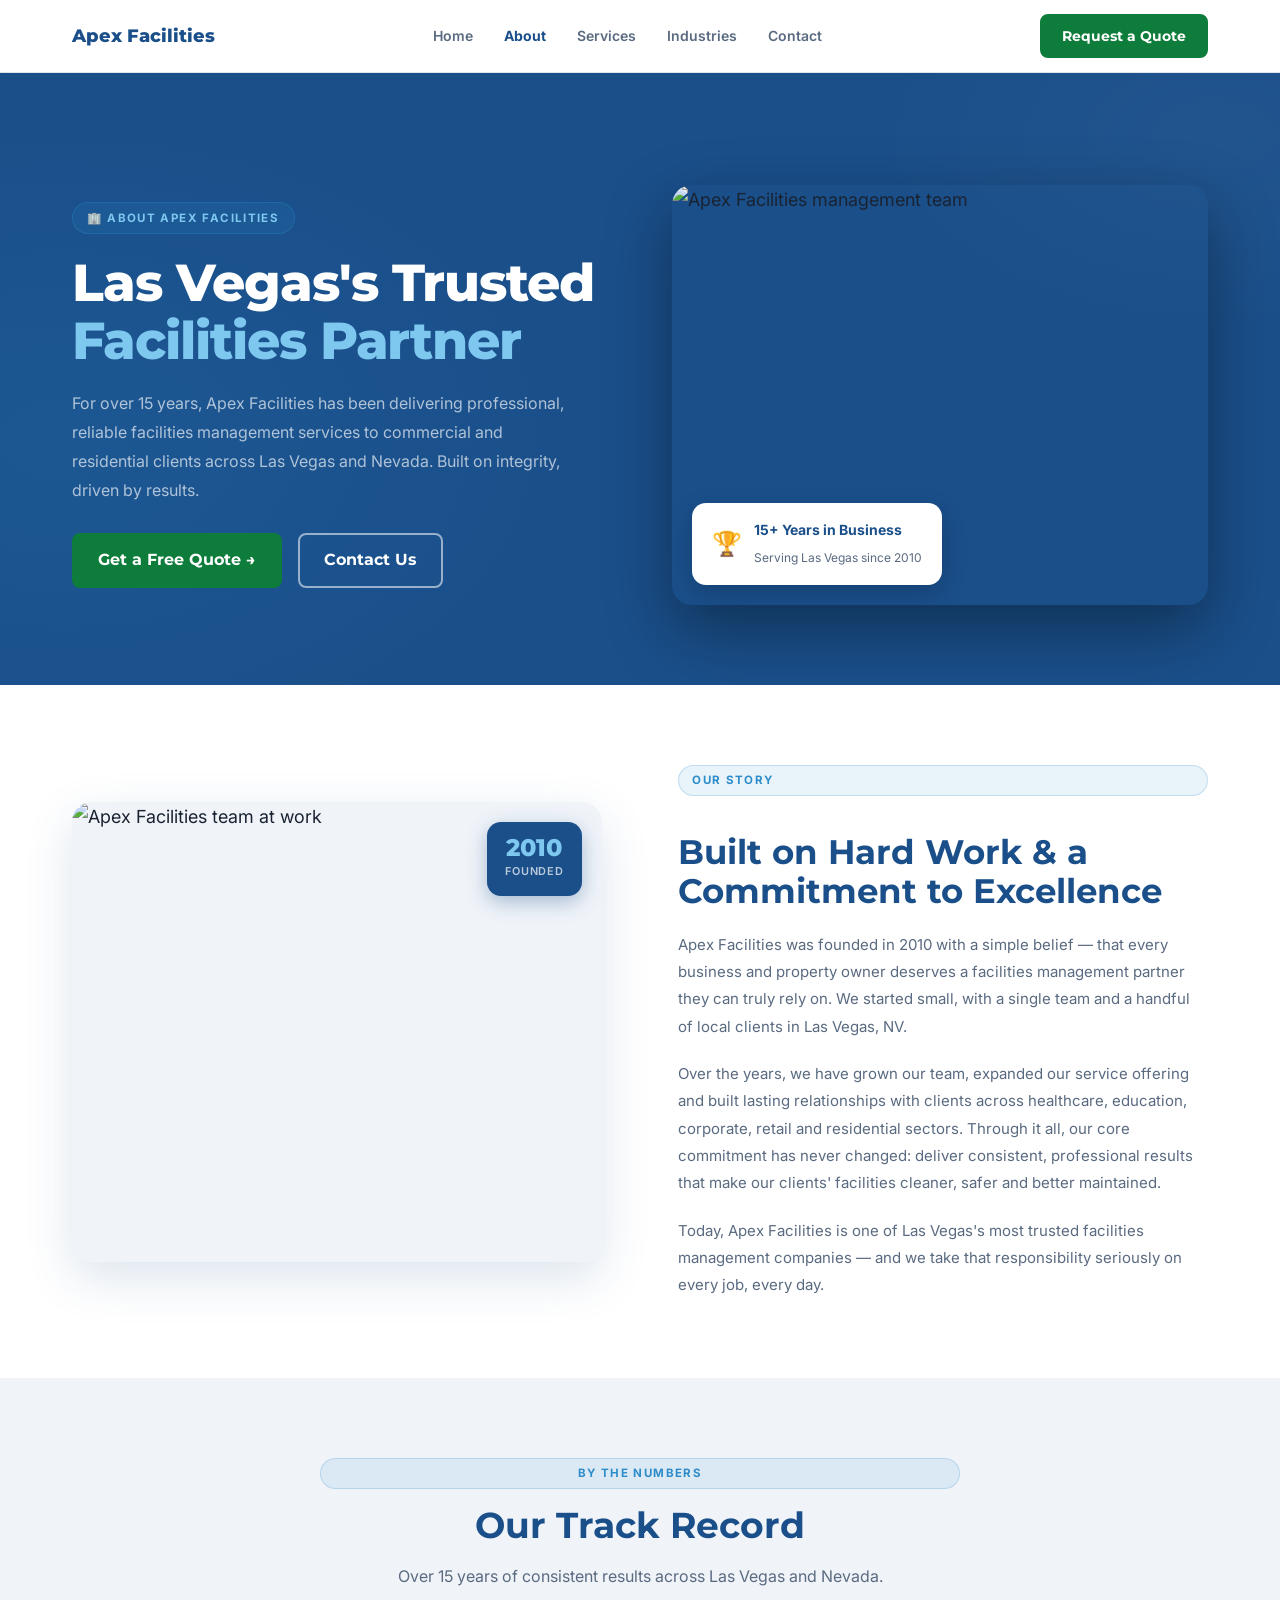
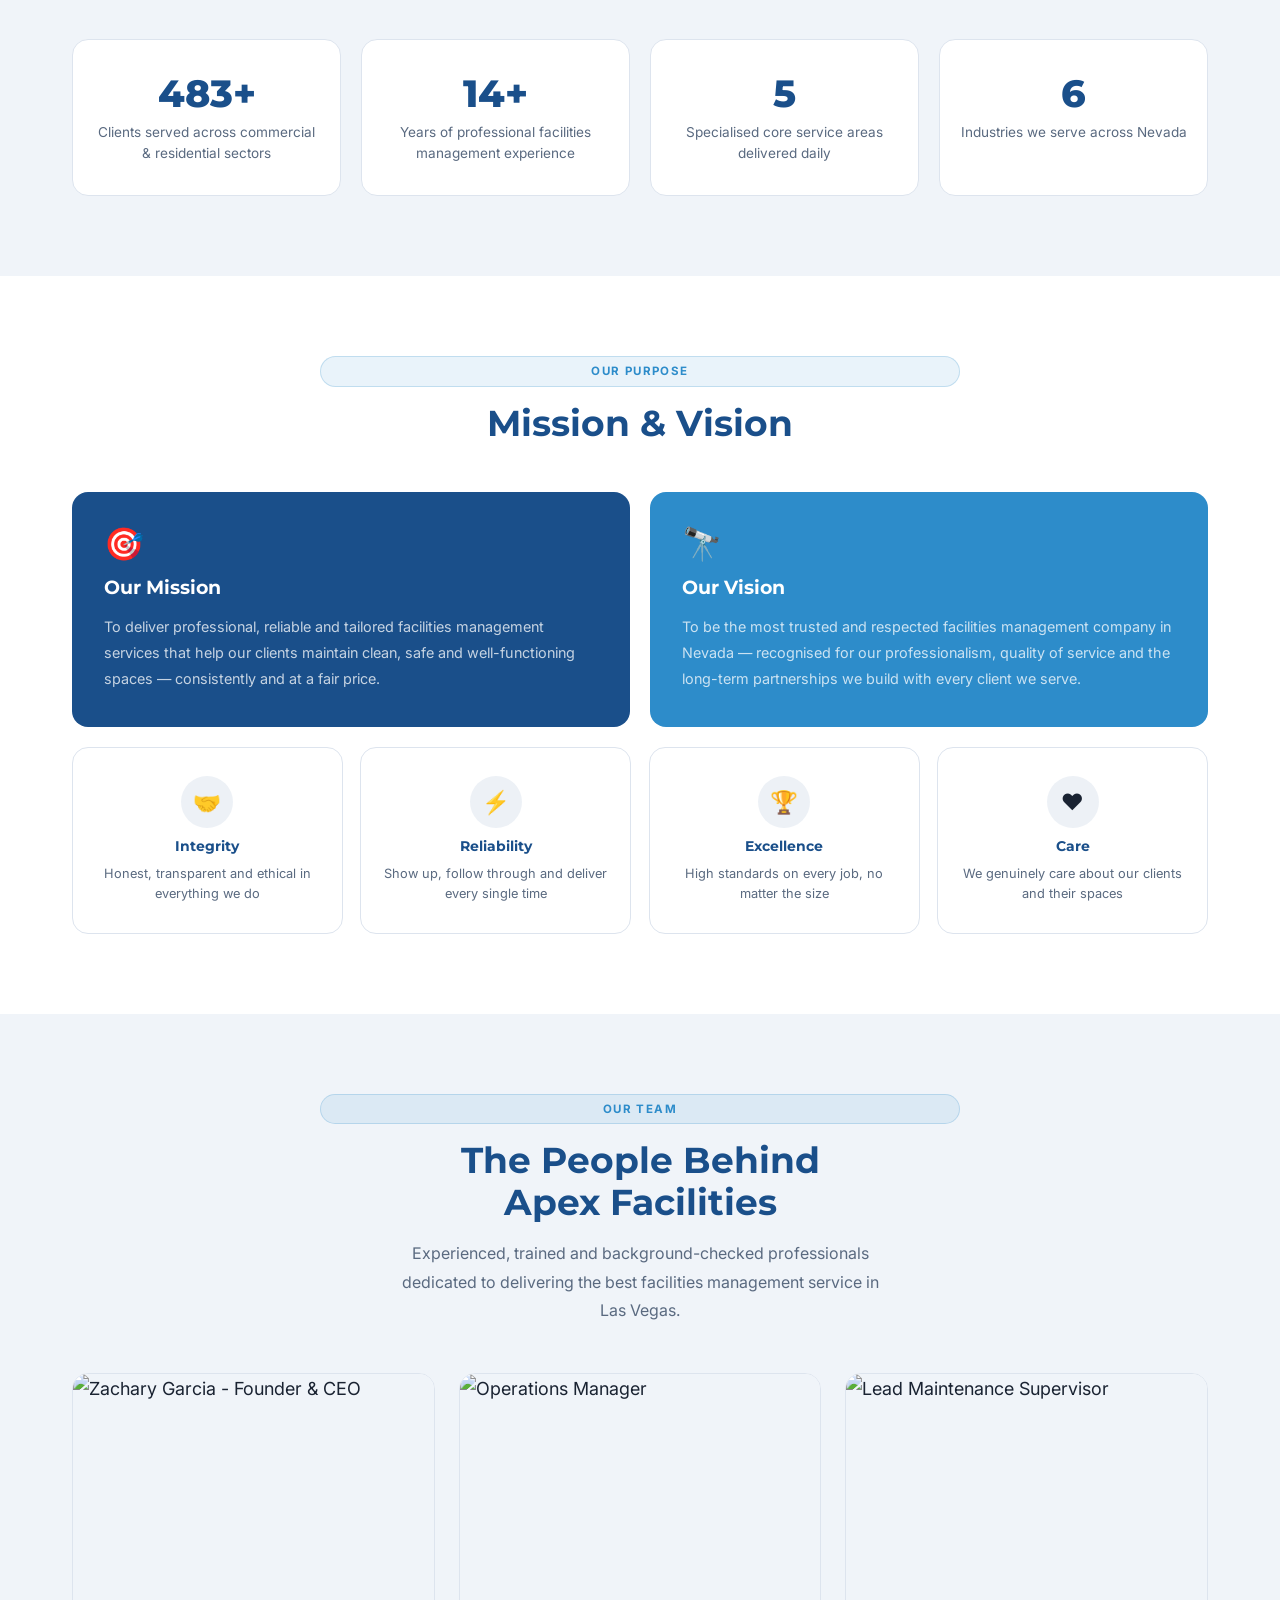
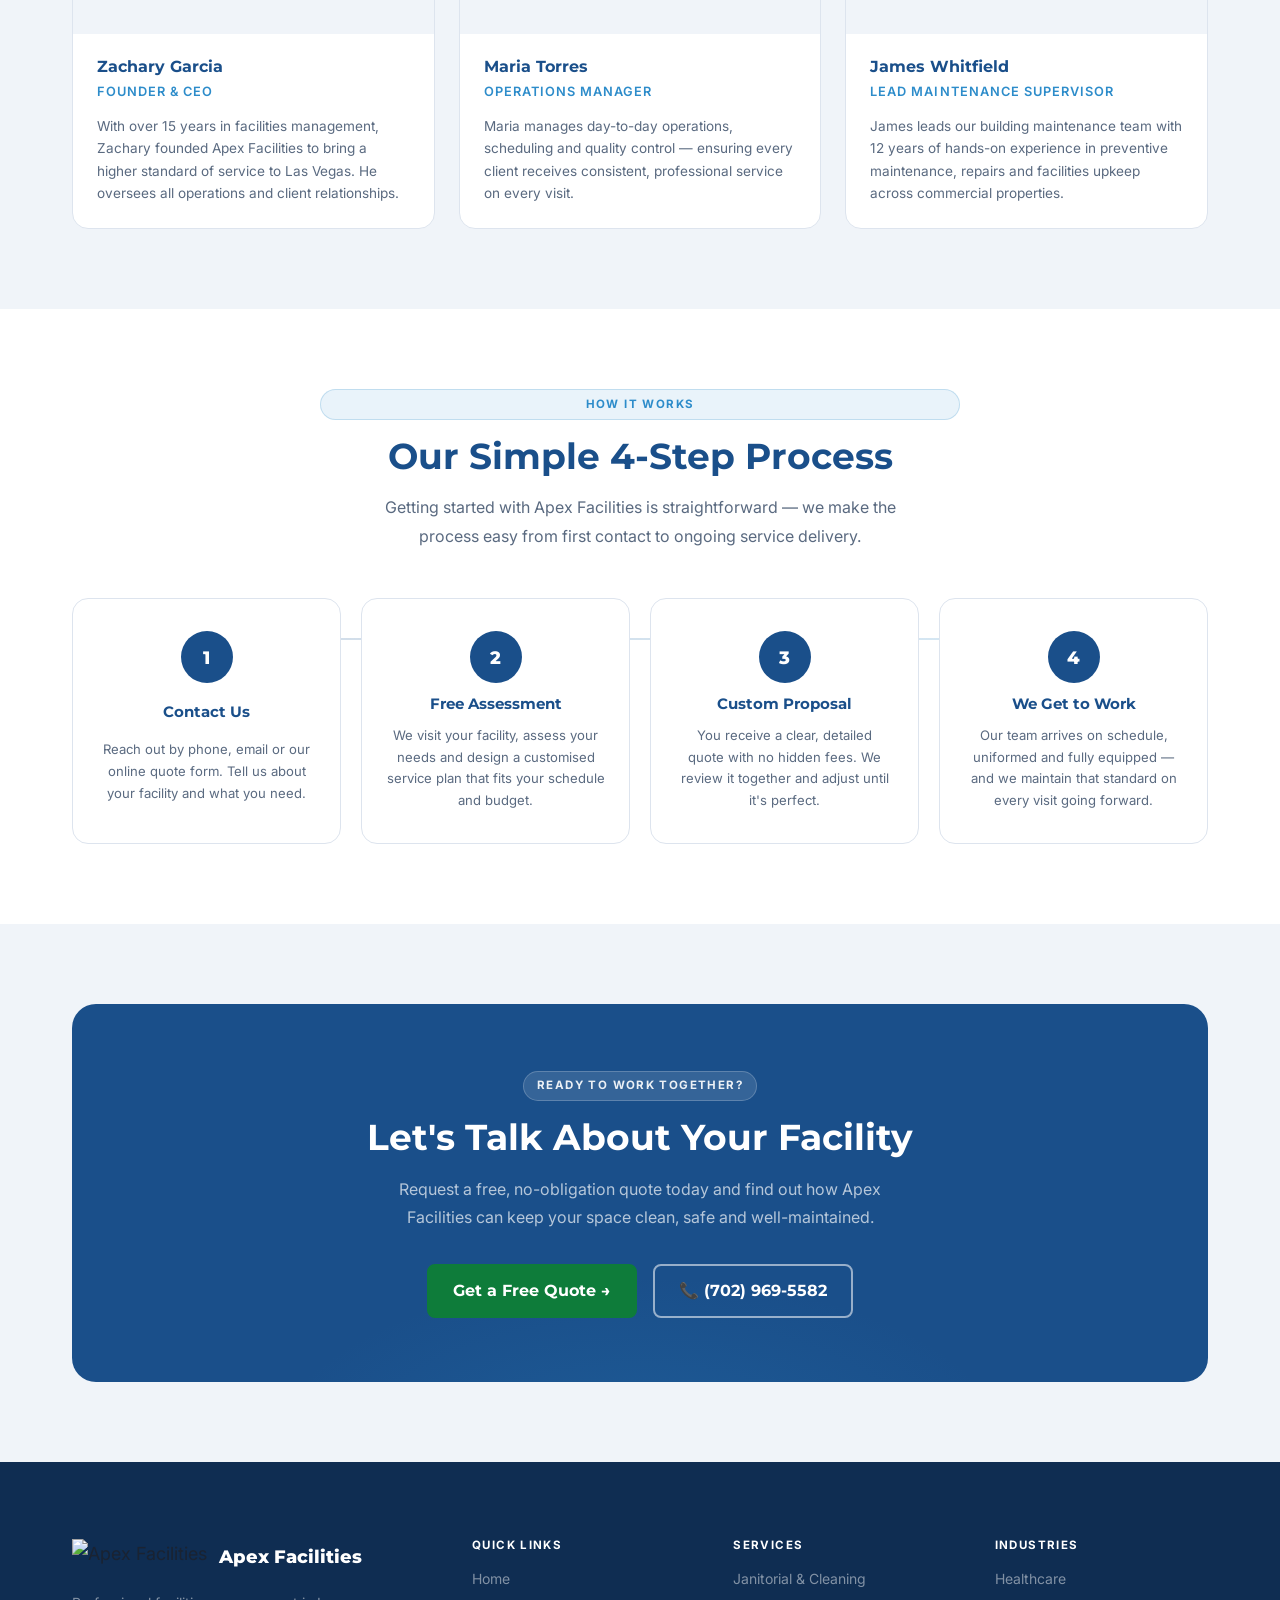
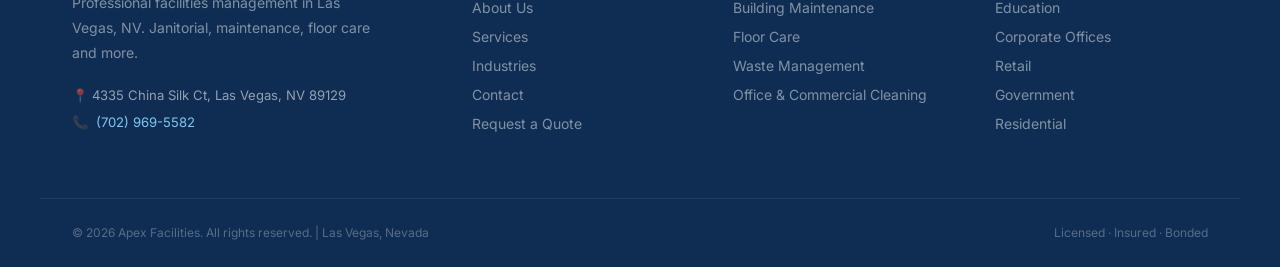
==== about.html @ 3bf463d4 "first commit" ====
<!doctype html>
<html lang="en">
  <head>
    <meta charset="UTF-8" />
    <meta name="viewport" content="width=device-width, initial-scale=1.0" />
    <title>About Us | Apex Facilities — Las Vegas, NV</title>
    <meta
      name="description"
      content="Learn about Apex Facilities — Las Vegas's trusted facilities management company. Our story, mission, values and experienced team."
    />
    <link rel="icon" type="image/png" href="images/logo.png" />
    <link rel="preconnect" href="https://fonts.googleapis.com" />
    <link rel="preconnect" href="https://fonts.gstatic.com" crossorigin />
    <link
      href="https://fonts.googleapis.com/css2?family=Montserrat:wght@400;500;600;700;800&family=Inter:wght@300;400;500;600;700&display=swap"
      rel="stylesheet"
    />
    <link rel="stylesheet" href="css/style.css" />

    <style>
      /* ── PAGE HERO ────────────────────────────── */
      .page-hero {
        background: var(--color-primary);
        padding: clamp(4rem, 10vw, 7rem) 0 clamp(3rem, 7vw, 5rem);
        position: relative;
        overflow: hidden;
      }

      .page-hero::before {
        content: "";
        position: absolute;
        inset: 0;
        background:
          radial-gradient(
            ellipse 60% 80% at 5% 60%,
            rgba(45, 140, 202, 0.14) 0%,
            transparent 65%
          ),
          radial-gradient(
            ellipse 50% 60% at 95% 10%,
            rgba(255, 255, 255, 0.03) 0%,
            transparent 55%
          );
        pointer-events: none;
      }

      .page-hero .container {
        position: relative;
        z-index: 1;
        display: grid;
        grid-template-columns: 1fr 1fr;
        gap: clamp(2rem, 5vw, 4rem);
        align-items: center;
      }

      .page-hero-content {
        display: grid;
        gap: 1.25rem;
      }

      .page-hero-eyebrow {
        display: inline-flex;
        align-items: center;
        gap: 0.5rem;
        font-size: 0.72rem;
        font-weight: 700;
        letter-spacing: 0.12em;
        text-transform: uppercase;
        color: var(--color-accent-light);
        background: rgba(45, 140, 202, 0.15);
        border: 1px solid rgba(45, 140, 202, 0.3);
        padding: 0.35rem 0.9rem;
        border-radius: 9999px;
        width: fit-content;
      }

      .page-hero h1 {
        font-family: var(--font-display);
        font-size: clamp(2rem, 4.5vw, 3.25rem);
        color: #fff;
        font-weight: 800;
        line-height: 1.1;
        letter-spacing: -0.02em;
      }

      .page-hero h1 em {
        font-style: normal;
        color: var(--color-accent-light);
      }

      .page-hero-desc {
        font-size: 1rem;
        color: rgba(255, 255, 255, 0.65);
        line-height: 1.82;
        max-width: 50ch;
      }

      .page-hero-img-wrap {
        border-radius: 1.25rem;
        overflow: hidden;
        box-shadow: 0 24px 64px rgba(0, 0, 0, 0.38);
        position: relative;
      }

      .page-hero-img {
        width: 100%;
        height: 420px;
        object-fit: cover;
        display: block;
      }

      /* Floating card on hero image */
      .page-hero-float {
        position: absolute;
        bottom: 1.25rem;
        left: 1.25rem;
        background: #fff;
        border-radius: 0.875rem;
        padding: 0.9rem 1.25rem;
        box-shadow: 0 8px 24px rgba(0, 0, 0, 0.18);
        display: flex;
        align-items: center;
        gap: 0.75rem;
      }

      .page-hero-float-icon {
        font-size: 1.5rem;
        line-height: 1;
      }

      .page-hero-float-text strong {
        display: block;
        font-size: 0.875rem;
        font-weight: 700;
        color: var(--color-primary);
      }

      .page-hero-float-text span {
        font-size: 0.75rem;
        color: var(--color-text-muted);
      }

      /* ── STORY SECTION ────────────────────────── */
      .story-grid {
        display: grid;
        grid-template-columns: 1fr 1fr;
        gap: clamp(2.5rem, 6vw, 5rem);
        align-items: center;
      }

      .story-img-wrap {
        border-radius: 1.25rem;
        overflow: hidden;
        box-shadow: 0 16px 48px rgba(26, 79, 138, 0.15);
        position: relative;
      }

      .story-img {
        width: 100%;
        height: 460px;
        object-fit: cover;
        display: block;
        transition: transform 0.55s ease;
      }

      .story-img-wrap:hover .story-img {
        transform: scale(1.03);
      }

      /* Year badge on image */
      .story-year-badge {
        position: absolute;
        top: 1.25rem;
        right: 1.25rem;
        background: var(--color-primary);
        color: #fff;
        border-radius: 0.875rem;
        padding: 0.9rem 1.1rem;
        text-align: center;
        box-shadow: 0 6px 20px rgba(26, 79, 138, 0.35);
      }

      .story-year-badge strong {
        display: block;
        font-family: var(--font-display);
        font-size: 1.5rem;
        font-weight: 800;
        color: var(--color-accent-light);
        line-height: 1;
      }

      .story-year-badge span {
        font-size: 0.68rem;
        color: rgba(255, 255, 255, 0.7);
        font-weight: 600;
        text-transform: uppercase;
        letter-spacing: 0.08em;
        margin-top: 0.2rem;
        display: block;
      }

      .story-content {
        display: grid;
        gap: 1.25rem;
      }

      .story-content h2 {
        font-family: var(--font-display);
        font-size: clamp(1.5rem, 3vw, 2.1rem);
        color: var(--color-primary);
        line-height: 1.18;
      }

      .story-content p {
        font-size: 0.9375rem;
        color: var(--color-text-muted);
        line-height: 1.82;
      }

      /* ── MISSION & VALUES ─────────────────────── */
      .mission-grid {
        display: grid;
        grid-template-columns: 1fr 1fr;
        gap: 1.25rem;
        margin-bottom: 1.25rem;
      }

      .mission-card {
        border-radius: 1rem;
        padding: 2.25rem 2rem;
        display: grid;
        gap: 1rem;
      }

      .mission-card.primary-card {
        background: var(--color-primary);
        color: #fff;
      }

      .mission-card.accent-card {
        background: var(--color-accent);
        color: #fff;
      }

      .mission-card-icon {
        font-size: 2rem;
        line-height: 1;
      }

      .mission-card h3 {
        font-family: var(--font-display);
        font-size: 1.2rem;
        font-weight: 700;
        color: #fff;
      }

      .mission-card p {
        font-size: 0.9rem;
        color: rgba(255, 255, 255, 0.75);
        line-height: 1.78;
      }

      .values-grid {
        display: grid;
        grid-template-columns: repeat(4, 1fr);
        gap: 1.1rem;
      }

      .value-card {
        background: #fff;
        border: 1px solid var(--color-border);
        border-radius: 1rem;
        padding: 1.75rem 1.25rem;
        text-align: center;
        display: grid;
        gap: 0.6rem;
        justify-items: center;
        transition:
          box-shadow 0.22s ease,
          transform 0.22s ease;
      }

      .value-card:hover {
        box-shadow: 0 8px 24px rgba(26, 79, 138, 0.1);
        transform: translateY(-3px);
      }

      .value-icon {
        width: 52px;
        height: 52px;
        border-radius: 50%;
        background: rgba(26, 79, 138, 0.08);
        display: grid;
        place-items: center;
        font-size: 1.4rem;
      }

      .value-card h4 {
        font-family: var(--font-display);
        font-size: 0.9rem;
        font-weight: 700;
        color: var(--color-primary);
      }

      .value-card p {
        font-size: 0.8rem;
        color: var(--color-text-muted);
        line-height: 1.6;
      }

      /* ── STATS ROW ────────────────────────────── */
      .about-stats-grid {
        display: grid;
        grid-template-columns: repeat(4, 1fr);
        gap: 1.25rem;
      }

      .about-stat-card {
        background: #fff;
        border: 1px solid var(--color-border);
        border-radius: 1rem;
        padding: 2rem 1.25rem;
        text-align: center;
        transition:
          box-shadow 0.22s ease,
          transform 0.22s ease;
      }

      .about-stat-card:hover {
        box-shadow: 0 8px 24px rgba(26, 79, 138, 0.1);
        transform: translateY(-3px);
      }

      .about-stat-card h3 {
        font-family: var(--font-display);
        font-size: clamp(1.75rem, 3vw, 2.5rem);
        font-weight: 800;
        color: var(--color-primary);
        margin-bottom: 0.4rem;
      }

      .about-stat-card h3 span {
        color: var(--color-accent);
      }

      .about-stat-card p {
        font-size: 0.85rem;
        color: var(--color-text-muted);
        line-height: 1.5;
      }

      /* ── TEAM SECTION ─────────────────────────── */
      .team-grid {
        display: grid;
        grid-template-columns: repeat(3, 1fr);
        gap: 1.5rem;
      }

      .team-card {
        background: #fff;
        border: 1px solid var(--color-border);
        border-radius: 1rem;
        overflow: hidden;
        transition:
          box-shadow 0.22s ease,
          transform 0.22s ease;
      }

      .team-card:hover {
        box-shadow: 0 12px 32px rgba(26, 79, 138, 0.12);
        transform: translateY(-4px);
      }

      .team-img-wrap {
        overflow: hidden;
        height: 260px;
      }

      .team-img {
        width: 100%;
        height: 100%;
        object-fit: cover;
        transition: transform 0.55s ease;
        display: block;
      }

      .team-card:hover .team-img {
        transform: scale(1.04);
      }

      .team-info {
        padding: 1.5rem;
        display: grid;
        gap: 0.3rem;
      }

      .team-info h3 {
        font-family: var(--font-display);
        font-size: 1rem;
        font-weight: 700;
        color: var(--color-primary);
      }

      .team-role {
        font-size: 0.8rem;
        font-weight: 600;
        color: var(--color-accent);
        text-transform: uppercase;
        letter-spacing: 0.08em;
      }

      .team-info p {
        font-size: 0.85rem;
        color: var(--color-text-muted);
        line-height: 1.65;
        margin-top: 0.5rem;
      }

      /* ── PROCESS SECTION ──────────────────────── */
      .process-grid {
        display: grid;
        grid-template-columns: repeat(4, 1fr);
        gap: 1.25rem;
        position: relative;
      }

      .process-grid::before {
        content: "";
        position: absolute;
        top: 2.5rem;
        left: 12%;
        right: 12%;
        height: 2px;
        background: linear-gradient(
          90deg,
          var(--color-primary),
          var(--color-accent)
        );
        opacity: 0.2;
      }

      .process-card {
        background: #fff;
        border: 1px solid var(--color-border);
        border-radius: 1rem;
        padding: 2rem 1.5rem;
        text-align: center;
        display: grid;
        gap: 0.75rem;
        justify-items: center;
        position: relative;
        z-index: 1;
        transition:
          box-shadow 0.22s ease,
          transform 0.22s ease;
      }

      .process-card:hover {
        box-shadow: 0 8px 24px rgba(26, 79, 138, 0.1);
        transform: translateY(-3px);
      }

      .process-number {
        width: 52px;
        height: 52px;
        border-radius: 50%;
        background: var(--color-primary);
        color: #fff;
        font-family: var(--font-display);
        font-size: 1.1rem;
        font-weight: 800;
        display: grid;
        place-items: center;
      }

      .process-card h3 {
        font-family: var(--font-display);
        font-size: 0.95rem;
        font-weight: 700;
        color: var(--color-primary);
      }

      .process-card p {
        font-size: 0.82rem;
        color: var(--color-text-muted);
        line-height: 1.65;
      }

      /* ── CTA ──────────────────────────────────── */
      .cta-section {
        padding: clamp(3rem, 7vw, 5rem) 0;
        background: var(--color-surface);
      }

      .cta-box {
        background: var(--color-primary);
        border-radius: 1.5rem;
        padding: clamp(2.5rem, 6vw, 4rem);
        text-align: center;
        position: relative;
        overflow: hidden;
      }

      .cta-box::before {
        content: "";
        position: absolute;
        inset: 0;
        background: radial-gradient(
          ellipse 55% 80% at 50% 120%,
          rgba(45, 140, 202, 0.2) 0%,
          transparent 60%
        );
        pointer-events: none;
      }

      .cta-box > * {
        position: relative;
        z-index: 1;
      }

      .cta-box .section-label {
        background: rgba(255, 255, 255, 0.12);
        border-color: rgba(255, 255, 255, 0.2);
        color: rgba(255, 255, 255, 0.9);
        display: inline-block;
        margin-bottom: 1rem;
      }

      .cta-box h2 {
        font-family: var(--font-display);
        font-size: clamp(1.5rem, 3vw, 2.25rem);
        color: #fff;
        margin-bottom: 1rem;
      }

      .cta-box p {
        font-size: 1rem;
        color: rgba(255, 255, 255, 0.68);
        max-width: 52ch;
        margin-inline: auto;
        margin-bottom: 2rem;
        line-height: 1.78;
      }

      .cta-btns {
        display: flex;
        flex-wrap: wrap;
        gap: 1rem;
        justify-content: center;
      }

      /* ── SHARED ───────────────────────────────── */
      .section-label {
        display: inline-block;
        font-size: 0.72rem;
        font-weight: 700;
        letter-spacing: 0.12em;
        text-transform: uppercase;
        color: var(--color-accent);
        background: rgba(45, 140, 202, 0.1);
        border: 1px solid rgba(45, 140, 202, 0.22);
        padding: 0.3rem 0.8rem;
        border-radius: 9999px;
        margin-bottom: 1rem;
      }

      .section-header {
        text-align: center;
        max-width: 640px;
        margin-inline: auto;
        margin-bottom: clamp(2rem, 5vw, 3rem);
      }

      .section-header .section-label {
        display: block;
      }

      .section-header h2 {
        font-family: var(--font-display);
        font-size: clamp(1.5rem, 3.5vw, 2.25rem);
        color: var(--color-primary);
        margin-bottom: 1rem;
      }

      .section-header p {
        font-size: 1rem;
        color: var(--color-text-muted);
        max-width: 52ch;
        margin-inline: auto;
        line-height: 1.78;
      }

      .section {
        padding: clamp(3rem, 7vw, 5rem) 0;
      }
      .alt-section {
        background: var(--color-surface);
      }

      /* ── FOOTER ───────────────────────────────── */
      .footer {
        background: var(--color-primary-deeper);
        padding-top: clamp(3rem, 6vw, 5rem);
      }

      .footer-grid {
        display: grid;
        grid-template-columns: 1.65fr repeat(3, 1fr);
        gap: clamp(1.5rem, 4vw, 3rem);
        padding-bottom: clamp(2.5rem, 5vw, 4rem);
        border-bottom: 1px solid rgba(255, 255, 255, 0.08);
      }

      .footer-brand {
        display: grid;
        gap: 1rem;
        align-content: start;
      }

      .footer-logo {
        display: flex;
        align-items: center;
        gap: 0.75rem;
      }

      .footer-logo img {
        height: 36px;
        width: auto;
        object-fit: contain;
      }

      .footer-logo-text {
        font-family: var(--font-display);
        font-size: 1.1rem;
        font-weight: 800;
        color: #fff;
      }

      .footer-brand p {
        font-size: 0.875rem;
        color: rgba(255, 255, 255, 0.48);
        line-height: 1.78;
        max-width: 34ch;
      }

      .footer-contact-item {
        display: flex;
        align-items: flex-start;
        gap: 0.5rem;
        font-size: 0.82rem;
        color: rgba(255, 255, 255, 0.55);
        line-height: 1.5;
      }

      .footer-contact-item a {
        color: var(--color-accent-light);
        transition: color 0.2s ease;
      }

      .footer-contact-item a:hover {
        color: #fff;
      }

      .footer-col {
        display: grid;
        gap: 1rem;
        align-content: start;
      }

      .footer-col h4 {
        font-size: 0.72rem;
        font-weight: 700;
        color: #fff;
        letter-spacing: 0.12em;
        text-transform: uppercase;
      }

      .footer-col ul {
        display: grid;
        gap: 0.5rem;
      }

      .footer-col li,
      .footer-col a {
        font-size: 0.875rem;
        color: rgba(255, 255, 255, 0.48);
        transition: color 0.2s ease;
        line-height: 1.5;
        text-decoration: none;
      }

      .footer-col a:hover {
        color: var(--color-accent-light);
      }

      .footer-bottom {
        display: flex;
        align-items: center;
        justify-content: space-between;
        flex-wrap: wrap;
        gap: 0.75rem;
        padding-block: 1.5rem;
      }

      .footer-bottom p {
        font-size: 0.75rem;
        color: rgba(255, 255, 255, 0.3);
      }

      /* ── RESPONSIVE ───────────────────────────── */
      @media (max-width: 1024px) {
        .values-grid {
          grid-template-columns: repeat(2, 1fr);
        }
        .about-stats-grid {
          grid-template-columns: repeat(2, 1fr);
        }
        .process-grid {
          grid-template-columns: repeat(2, 1fr);
        }
        .process-grid::before {
          display: none;
        }
        .team-grid {
          grid-template-columns: repeat(2, 1fr);
        }
        .footer-grid {
          grid-template-columns: 1fr 1fr;
        }
        .footer-brand {
          grid-column: 1 / -1;
        }
      }

      @media (max-width: 900px) {
        .page-hero .container {
          grid-template-columns: 1fr;
          text-align: center;
        }
        .page-hero-content {
          align-items: center;
        }
        .page-hero-eyebrow {
          margin-inline: auto;
        }
        .page-hero-desc {
          margin-inline: auto;
        }
        .page-hero-img-wrap {
          max-width: 540px;
          margin-inline: auto;
        }
        .story-grid {
          grid-template-columns: 1fr;
        }
        .mission-grid {
          grid-template-columns: 1fr;
        }
      }

      @media (max-width: 640px) {
        .values-grid {
          grid-template-columns: 1fr 1fr;
        }
        .about-stats-grid {
          grid-template-columns: 1fr 1fr;
        }
        .process-grid {
          grid-template-columns: 1fr;
        }
        .team-grid {
          grid-template-columns: 1fr;
        }
        .footer-grid {
          grid-template-columns: 1fr;
        }
        .footer-brand {
          grid-column: auto;
        }
        .footer-bottom {
          flex-direction: column;
          text-align: center;
        }
        .cta-btns {
          flex-direction: column;
          align-items: center;
        }
        .cta-btns .btn {
          width: 100%;
          max-width: 320px;
          justify-content: center;
        }
      }
    </style>
  </head>
  <body>
    <!-- HEADER -->
    <header class="header">
      <div class="container">
        <nav class="navbar">
          <div class="logo">
            <span class="logo-text">Apex Facilities</span>
          </div>
          <ul class="nav-links" id="nav-links">
            <li><a href="index.html">Home</a></li>
            <li><a href="about.html" class="active">About</a></li>
            <li><a href="services.html">Services</a></li>
            <li><a href="industries.html">Industries</a></li>
            <li><a href="contact.html">Contact</a></li>
          </ul>
          <a href="quote.html" class="btn btn-cta nav-cta">Request a Quote</a>
          <button
            class="hamburger"
            id="hamburger"
            aria-label="Toggle menu"
            aria-expanded="false"
          >
            <span></span><span></span><span></span>
          </button>
        </nav>
      </div>
    </header>

    <!-- ═══════════════════════════════════
         PAGE HERO
         ═══════════════════════════════════ -->
    <section class="page-hero">
      <div class="container">
        <div class="page-hero-content">
          <span class="page-hero-eyebrow">🏢 About Apex Facilities</span>
          <h1>Las Vegas's Trusted<br /><em>Facilities Partner</em></h1>
          <p class="page-hero-desc">
            For over 15 years, Apex Facilities has been delivering professional,
            reliable facilities management services to commercial and
            residential clients across Las Vegas and Nevada. Built on integrity,
            driven by results.
          </p>
          <div
            style="
              display: flex;
              flex-wrap: wrap;
              gap: 1rem;
              margin-top: 0.5rem;
            "
          >
            <a href="quote.html" class="btn btn-cta">Get a Free Quote →</a>
            <a href="contact.html" class="btn btn-outline-light">Contact Us</a>
          </div>
        </div>
        <div class="page-hero-img-wrap">
          <img
            src="https://images.unsplash.com/photo-1521791136064-7986c2920216?w=900&q=80&fit=crop"
            alt="Apex Facilities management team"
            class="page-hero-img"
            loading="eager"
            width="900"
            height="420"
          />
          <div class="page-hero-float">
            <div class="page-hero-float-icon">🏆</div>
            <div class="page-hero-float-text">
              <strong>15+ Years in Business</strong>
              <span>Serving Las Vegas since 2010</span>
            </div>
          </div>
        </div>
      </div>
    </section>

    <!-- ═══════════════════════════════════
         OUR STORY
         ═══════════════════════════════════ -->
    <section class="section">
      <div class="container">
        <div class="story-grid">
          <div class="story-img-wrap">
            <img
              src="https://images.unsplash.com/photo-1600880292203-757bb62b4baf?w=800&q=80&fit=crop"
              alt="Apex Facilities team at work"
              class="story-img"
              loading="lazy"
              width="800"
              height="460"
            />
            <div class="story-year-badge">
              <strong>2010</strong>
              <span>Founded</span>
            </div>
          </div>

          <div class="story-content">
            <span class="section-label">Our Story</span>
            <h2>Built on Hard Work &amp; a Commitment to Excellence</h2>
            <p>
              Apex Facilities was founded in 2010 with a simple belief — that
              every business and property owner deserves a facilities management
              partner they can truly rely on. We started small, with a single
              team and a handful of local clients in Las Vegas, NV.
            </p>
            <p>
              Over the years, we have grown our team, expanded our service
              offering and built lasting relationships with clients across
              healthcare, education, corporate, retail and residential sectors.
              Through it all, our core commitment has never changed: deliver
              consistent, professional results that make our clients' facilities
              cleaner, safer and better maintained.
            </p>
            <p>
              Today, Apex Facilities is one of Las Vegas's most trusted
              facilities management companies — and we take that responsibility
              seriously on every job, every day.
            </p>
          </div>
        </div>
      </div>
    </section>

    <!-- ═══════════════════════════════════
         STATS
         ═══════════════════════════════════ -->
    <section class="section alt-section">
      <div class="container">
        <div class="section-header">
          <span class="section-label">By the Numbers</span>
          <h2>Our Track Record</h2>
          <p>
            Over 15 years of consistent results across Las Vegas and Nevada.
          </p>
        </div>
        <div class="about-stats-grid">
          <div class="about-stat-card">
            <h3>500<span>+</span></h3>
            <p>Clients served across commercial &amp; residential sectors</p>
          </div>
          <div class="about-stat-card">
            <h3>15<span>+</span></h3>
            <p>Years of professional facilities management experience</p>
          </div>
          <div class="about-stat-card">
            <h3>5</h3>
            <p>Specialised core service areas delivered daily</p>
          </div>
          <div class="about-stat-card">
            <h3>6</h3>
            <p>Industries we serve across Nevada</p>
          </div>
        </div>
      </div>
    </section>

    <!-- ═══════════════════════════════════
         MISSION & VISION
         ═══════════════════════════════════ -->
    <section class="section">
      <div class="container">
        <div class="section-header">
          <span class="section-label">Our Purpose</span>
          <h2>Mission &amp; Vision</h2>
        </div>
        <div class="mission-grid">
          <div class="mission-card primary-card">
            <div class="mission-card-icon">🎯</div>
            <h3>Our Mission</h3>
            <p>
              To deliver professional, reliable and tailored facilities
              management services that help our clients maintain clean, safe and
              well-functioning spaces — consistently and at a fair price.
            </p>
          </div>
          <div class="mission-card accent-card">
            <div class="mission-card-icon">🔭</div>
            <h3>Our Vision</h3>
            <p>
              To be the most trusted and respected facilities management company
              in Nevada — recognised for our professionalism, quality of service
              and the long-term partnerships we build with every client we
              serve.
            </p>
          </div>
        </div>

        <div class="values-grid">
          <div class="value-card">
            <div class="value-icon">🤝</div>
            <h4>Integrity</h4>
            <p>Honest, transparent and ethical in everything we do</p>
          </div>
          <div class="value-card">
            <div class="value-icon">⚡</div>
            <h4>Reliability</h4>
            <p>Show up, follow through and deliver every single time</p>
          </div>
          <div class="value-card">
            <div class="value-icon">🏆</div>
            <h4>Excellence</h4>
            <p>High standards on every job, no matter the size</p>
          </div>
          <div class="value-card">
            <div class="value-icon">❤️</div>
            <h4>Care</h4>
            <p>We genuinely care about our clients and their spaces</p>
          </div>
        </div>
      </div>
    </section>

    <!-- ═══════════════════════════════════
         TEAM
         ═══════════════════════════════════ -->
    <section class="section alt-section">
      <div class="container">
        <div class="section-header">
          <span class="section-label">Our Team</span>
          <h2>The People Behind Apex Facilities</h2>
          <p>
            Experienced, trained and background-checked professionals dedicated
            to delivering the best facilities management service in Las Vegas.
          </p>
        </div>
        <div class="team-grid">
          <div class="team-card">
            <div class="team-img-wrap">
              <img
                src="https://images.unsplash.com/photo-1560250097-0b93528c311a?w=600&q=80&fit=crop&crop=face"
                alt="Zachary Garcia - Founder & CEO"
                class="team-img"
                loading="lazy"
                width="600"
                height="260"
              />
            </div>
            <div class="team-info">
              <h3>Zachary Garcia</h3>
              <div class="team-role">Founder &amp; CEO</div>
              <p>
                With over 15 years in facilities management, Zachary founded
                Apex Facilities to bring a higher standard of service to Las
                Vegas. He oversees all operations and client relationships.
              </p>
            </div>
          </div>

          <div class="team-card">
            <div class="team-img-wrap">
              <img
                src="https://images.unsplash.com/photo-1573496799652-408c2ac9fe98?w=600&q=80&fit=crop&crop=face"
                alt="Operations Manager"
                class="team-img"
                loading="lazy"
                width="600"
                height="260"
              />
            </div>
            <div class="team-info">
              <h3>Maria Torres</h3>
              <div class="team-role">Operations Manager</div>
              <p>
                Maria manages day-to-day operations, scheduling and quality
                control — ensuring every client receives consistent,
                professional service on every visit.
              </p>
            </div>
          </div>

          <div class="team-card">
            <div class="team-img-wrap">
              <img
                src="https://images.unsplash.com/photo-1507003211169-0a1dd7228f2d?w=600&q=80&fit=crop&crop=face"
                alt="Lead Maintenance Supervisor"
                class="team-img"
                loading="lazy"
                width="600"
                height="260"
              />
            </div>
            <div class="team-info">
              <h3>James Whitfield</h3>
              <div class="team-role">Lead Maintenance Supervisor</div>
              <p>
                James leads our building maintenance team with 12 years of
                hands-on experience in preventive maintenance, repairs and
                facilities upkeep across commercial properties.
              </p>
            </div>
          </div>
        </div>
      </div>
    </section>

    <!-- ═══════════════════════════════════
         HOW WE WORK
         ═══════════════════════════════════ -->
    <section class="section">
      <div class="container">
        <div class="section-header">
          <span class="section-label">How It Works</span>
          <h2>Our Simple 4-Step Process</h2>
          <p>
            Getting started with Apex Facilities is straightforward — we make
            the process easy from first contact to ongoing service delivery.
          </p>
        </div>
        <div class="process-grid">
          <div class="process-card">
            <div class="process-number">1</div>
            <h3>Contact Us</h3>
            <p>
              Reach out by phone, email or our online quote form. Tell us about
              your facility and what you need.
            </p>
          </div>
          <div class="process-card">
            <div class="process-number">2</div>
            <h3>Free Assessment</h3>
            <p>
              We visit your facility, assess your needs and design a customised
              service plan that fits your schedule and budget.
            </p>
          </div>
          <div class="process-card">
            <div class="process-number">3</div>
            <h3>Custom Proposal</h3>
            <p>
              You receive a clear, detailed quote with no hidden fees. We review
              it together and adjust until it's perfect.
            </p>
          </div>
          <div class="process-card">
            <div class="process-number">4</div>
            <h3>We Get to Work</h3>
            <p>
              Our team arrives on schedule, uniformed and fully equipped — and
              we maintain that standard on every visit going forward.
            </p>
          </div>
        </div>
      </div>
    </section>

    <!-- ═══════════════════════════════════
         CTA
         ═══════════════════════════════════ -->
    <section class="cta-section">
      <div class="container">
        <div class="cta-box">
          <span class="section-label">Ready to Work Together?</span>
          <h2>Let's Talk About Your Facility</h2>
          <p>
            Request a free, no-obligation quote today and find out how Apex
            Facilities can keep your space clean, safe and well-maintained.
          </p>
          <div class="cta-btns">
            <a href="quote.html" class="btn btn-cta">Get a Free Quote →</a>
            <a href="tel:+17029695582" class="btn btn-outline-light"
              >📞 (702) 969-5582</a
            >
          </div>
        </div>
      </div>
    </section>

    <!-- FOOTER -->
    <footer class="footer">
      <div class="container footer-grid">
        <div class="footer-brand">
          <div class="footer-logo">
            <img src="images/logo.png" alt="Apex Facilities" />
            <span class="footer-logo-text">Apex Facilities</span>
          </div>
          <p>
            Professional facilities management in Las Vegas, NV. Janitorial,
            maintenance, floor care and more.
          </p>
          <div style="display: grid; gap: 0.5rem; margin-top: 0.25rem">
            <div class="footer-contact-item">
              📍 4335 China Silk Ct, Las Vegas, NV 89129
            </div>
            <div class="footer-contact-item">
              📞 <a href="tel:+17029695582">(702) 969-5582</a>
            </div>
          </div>
        </div>
        <div class="footer-col">
          <h4>Quick Links</h4>
          <ul>
            <li><a href="index.html">Home</a></li>
            <li><a href="about.html">About Us</a></li>
            <li><a href="services.html">Services</a></li>
            <li><a href="industries.html">Industries</a></li>
            <li><a href="contact.html">Contact</a></li>
            <li><a href="quote.html">Request a Quote</a></li>
          </ul>
        </div>
        <div class="footer-col">
          <h4>Services</h4>
          <ul>
            <li><a href="services.html">Janitorial &amp; Cleaning</a></li>
            <li><a href="services.html">Building Maintenance</a></li>
            <li><a href="services.html">Floor Care</a></li>
            <li><a href="services.html">Waste Management</a></li>
            <li>
              <a href="services.html">Office &amp; Commercial Cleaning</a>
            </li>
          </ul>
        </div>
        <div class="footer-col">
          <h4>Industries</h4>
          <ul>
            <li><a href="industries.html">Healthcare</a></li>
            <li><a href="industries.html">Education</a></li>
            <li><a href="industries.html">Corporate Offices</a></li>
            <li><a href="industries.html">Retail</a></li>
            <li><a href="industries.html">Government</a></li>
            <li><a href="industries.html">Residential</a></li>
          </ul>
        </div>
      </div>
      <div class="container footer-bottom">
        <p>© 2026 Apex Facilities. All rights reserved. | Las Vegas, Nevada</p>
        <p>Licensed · Insured · Bonded</p>
      </div>
    </footer>

    <script src="js/main.js"></script>
  </body>
</html>
---- css/style.css ----
/* ============================================================
   APEX FACILITIES — style.css
   Fonts: Montserrat (display) + Inter (body)
   Palette: Navy primary + Sky accent + Green CTA
   ============================================================ */

/* ── GOOGLE FONTS ─────────────────────────────────────────── */
@import url('https://fonts.googleapis.com/css2?family=Montserrat:wght@400;500;600;700;800&family=Inter:wght@300;400;500;600;700&display=swap');

/* ── DESIGN TOKENS ────────────────────────────────────────── */
:root {
  /* Fonts */
  --font-display: 'Montserrat', 'Helvetica Neue', sans-serif;
  --font-body:    'Inter', 'Helvetica Neue', sans-serif;

  /* Colors */
  --color-primary:        #1a4f8a;
  --color-primary-hover:  #163f6e;
  --color-primary-deeper: #0f2d52;
  --color-accent:         #2d8cca;
  --color-accent-hover:   #2278b0;
  --color-accent-light:   #7ec8f0;
  --color-cta:            #0e7c3a;
  --color-cta-hover:      #0a5f2c;

  /* Surfaces */
  --color-bg:      #f8f9fc;
  --color-surface: #f0f4f9;
  --color-border:  #dde4ee;

  /* Text */
  --color-text:       #1a2332;
  --color-text-muted: #5a6a80;
  --color-text-faint: #9aaabb;

  /* Radius */
  --radius-sm:   0.375rem;
  --radius-md:   0.5rem;
  --radius-lg:   0.75rem;
  --radius-xl:   1rem;
  --radius-full: 9999px;

  /* Spacing */
  --space-1:  0.25rem;
  --space-2:  0.5rem;
  --space-3:  0.75rem;
  --space-4:  1rem;
  --space-5:  1.25rem;
  --space-6:  1.5rem;
  --space-8:  2rem;
  --space-10: 2.5rem;
  --space-12: 3rem;
  --space-16: 4rem;
  --space-20: 5rem;
  --space-24: 6rem;

  /* Type scale */
  --text-xs:   clamp(0.75rem,  0.7rem  + 0.25vw, 0.875rem);
  --text-sm:   clamp(0.875rem, 0.8rem  + 0.35vw, 1rem);
  --text-base: clamp(1rem,     0.95rem + 0.25vw, 1.125rem);
  --text-lg:   clamp(1.125rem, 1rem    + 0.75vw, 1.5rem);
  --text-xl:   clamp(1.5rem,   1.2rem  + 1.25vw, 2.25rem);
  --text-2xl:  clamp(2rem,     1.2rem  + 2.5vw,  3.5rem);
  --text-3xl:  clamp(2.5rem,   1rem    + 4vw,    5rem);

  /* Shadows */
  --shadow-sm: 0 1px 3px rgba(26,79,138,0.08);
  --shadow-md: 0 4px 16px rgba(26,79,138,0.1);
  --shadow-lg: 0 12px 40px rgba(26,79,138,0.14);

  /* Content widths */
  --content-narrow:  640px;
  --content-default: 960px;
  --content-wide:    1200px;

  /* Transitions */
  --transition: 180ms cubic-bezier(0.16, 1, 0.3, 1);
}

/* ── BASE RESET ───────────────────────────────────────────── */
*, *::before, *::after {
  box-sizing: border-box;
  margin: 0;
  padding: 0;
}

html {
  -webkit-font-smoothing: antialiased;
  -moz-osx-font-smoothing: grayscale;
  text-rendering: optimizeLegibility;
  scroll-behavior: smooth;
  scroll-padding-top: var(--space-20);
  -webkit-text-size-adjust: none;
  text-size-adjust: none;
  hanging-punctuation: first last;
}

body {
  min-height: 100dvh;
  font-family: var(--font-body);
  font-size: var(--text-base);
  color: var(--color-text);
  background-color: #fff;
  line-height: 1.65;
}

img, picture, video, canvas, svg {
  display: block;
  max-width: 100%;
  height: auto;
}

input, button, textarea, select {
  font: inherit;
  color: inherit;
}

h1, h2, h3, h4, h5, h6 {
  text-wrap: balance;
  line-height: 1.15;
}

p, li, figcaption {
  text-wrap: pretty;
  max-width: 72ch;
}

ul { list-style: none; }
a  { text-decoration: none; color: inherit; }
table { border-collapse: collapse; width: 100%; }
button { cursor: pointer; background: none; border: none; }

::selection {
  background: rgba(45,140,202,0.2);
  color: var(--color-text);
}

:focus-visible {
  outline: 2px solid var(--color-accent);
  outline-offset: 3px;
  border-radius: var(--radius-sm);
}

@media (prefers-reduced-motion: reduce) {
  *, *::before, *::after {
    animation-duration: 0.01ms !important;
    animation-iteration-count: 1 !important;
    transition-duration: 0.01ms !important;
    scroll-behavior: auto !important;
  }
}

a, button, [role="button"], input, textarea, select {
  transition:
    color var(--transition),
    background var(--transition),
    border-color var(--transition),
    box-shadow var(--transition),
    opacity var(--transition);
}

.sr-only {
  position: absolute;
  width: 1px; height: 1px;
  padding: 0; margin: -1px;
  overflow: hidden;
  clip: rect(0,0,0,0);
  white-space: nowrap;
  border-width: 0;
}

/* ── LAYOUT ───────────────────────────────────────────────── */
.container {
  max-width: var(--content-wide);
  margin-inline: auto;
  padding-inline: clamp(1rem, 4vw, 2rem);
}

.container-narrow {
  max-width: var(--content-narrow);
  margin-inline: auto;
  padding-inline: clamp(1rem, 4vw, 2rem);
}

/* ── BUTTONS ──────────────────────────────────────────────── */
.btn {
  display: inline-flex;
  align-items: center;
  gap: 0.5rem;
  padding: 0.75rem 1.5rem;
  border-radius: var(--radius-md);
  font-family: var(--font-display);
  font-size: var(--text-sm);
  font-weight: 700;
  cursor: pointer;
  white-space: nowrap;
  border: 2px solid transparent;
  transition:
    background var(--transition),
    color var(--transition),
    border-color var(--transition),
    box-shadow var(--transition),
    transform var(--transition);
}

.btn:active { transform: translateY(1px); }

/* Primary — navy */
.btn-primary {
  background: var(--color-primary);
  color: #fff;
  border-color: var(--color-primary);
}
.btn-primary:hover {
  background: var(--color-primary-hover);
  border-color: var(--color-primary-hover);
  box-shadow: 0 4px 16px rgba(26,79,138,0.28);
}

/* CTA — green */
.btn-cta {
  background: var(--color-cta);
  color: #fff;
  border-color: var(--color-cta);
}
.btn-cta:hover {
  background: var(--color-cta-hover);
  border-color: var(--color-cta-hover);
  box-shadow: 0 4px 16px rgba(14,124,58,0.3);
}

/* Outline — navy border */
.btn-outline {
  background: transparent;
  color: var(--color-primary);
  border-color: var(--color-primary);
}
.btn-outline:hover {
  background: var(--color-primary);
  color: #fff;
}

/* Outline light — white border (for dark backgrounds) */
.btn-outline-light {
  background: transparent;
  color: #fff;
  border-color: rgba(255,255,255,0.55);
}
.btn-outline-light:hover {
  background: rgba(255,255,255,0.12);
  border-color: #fff;
}

/* Accent — sky blue */
.btn-accent {
  background: var(--color-accent);
  color: #fff;
  border-color: var(--color-accent);
}
.btn-accent:hover {
  background: var(--color-accent-hover);
  border-color: var(--color-accent-hover);
  box-shadow: 0 4px 16px rgba(45,140,202,0.3);
}

/* ── SECTION LABELS (eyebrow pills) ──────────────────────── */
.section-label {
  display: inline-block;
  font-size: 0.72rem;
  font-weight: 700;
  letter-spacing: 0.12em;
  text-transform: uppercase;
  color: var(--color-accent);
  background: rgba(45,140,202,0.1);
  border: 1px solid rgba(45,140,202,0.22);
  padding: 0.3rem 0.8rem;
  border-radius: var(--radius-full);
  margin-bottom: 1rem;
}

.section-label-light {
  display: inline-block;
  font-size: 0.72rem;
  font-weight: 700;
  letter-spacing: 0.12em;
  text-transform: uppercase;
  color: rgba(255,255,255,0.9);
  background: rgba(255,255,255,0.12);
  border: 1px solid rgba(255,255,255,0.2);
  padding: 0.3rem 0.8rem;
  border-radius: var(--radius-full);
  margin-bottom: 1rem;
}

/* ── SECTION HEADER ───────────────────────────────────────── */
.section-header {
  text-align: center;
  max-width: 640px;
  margin-inline: auto;
  margin-bottom: clamp(2rem, 5vw, 3rem);
}

.section-header .section-label { display: block; }

.section-header h2 {
  font-family: var(--font-display);
  font-size: clamp(1.5rem, 3.5vw, 2.25rem);
  color: var(--color-primary);
  margin-bottom: 1rem;
}

.section-header p {
  font-size: 1rem;
  color: var(--color-text-muted);
  max-width: 52ch;
  margin-inline: auto;
  line-height: 1.78;
}

/* ── HEADER / NAV ─────────────────────────────────────────── */
.header {
  position: sticky;
  top: 0;
  z-index: 100;
  background: #fff;
  border-bottom: 1px solid var(--color-border);
  box-shadow: 0 1px 8px rgba(26,79,138,0.06);
}

.navbar {
  display: flex;
  align-items: center;
  justify-content: space-between;
  gap: var(--space-4);
  height: 72px;
}

/* Logo */
.logo {
  display: flex;
  align-items: center;
  gap: 0.65rem;
  text-decoration: none;
  flex-shrink: 0;
}

.logo img {
  height: 40px;
  width: auto;
  object-fit: contain;
  display: block;
}

.logo-text {
  font-family: var(--font-display);
  font-size: 1.1rem;
  font-weight: 800;
  color: var(--color-primary);
  white-space: nowrap;
}

/* Nav links */
.nav-links {
  display: flex;
  align-items: center;
  gap: 0.25rem;
  list-style: none;
}

.nav-links a {
  display: block;
  padding: 0.5rem 0.85rem;
  font-size: 0.875rem;
  font-weight: 600;
  color: var(--color-text-muted);
  border-radius: var(--radius-sm);
  transition: color var(--transition), background var(--transition);
  white-space: nowrap;
}

.nav-links a:hover {
  color: var(--color-primary);
  background: rgba(26,79,138,0.06);
}

.nav-links a.active {
  color: var(--color-primary);
  font-weight: 700;
}

/* Nav CTA button */
.nav-cta {
  padding: 0.55rem 1.25rem;
  font-size: 0.85rem;
  flex-shrink: 0;
}

/* Hamburger */
.hamburger {
  display: none;
  flex-direction: column;
  justify-content: center;
  align-items: center;
  gap: 5px;
  width: 42px;
  height: 42px;
  border-radius: var(--radius-md);
  background: none;
  border: none;
  cursor: pointer;
  padding: 0;
  flex-shrink: 0;
  transition: background var(--transition);
}

.hamburger:hover { background: var(--color-surface); }

.hamburger span {
  display: block;
  width: 22px;
  height: 2px;
  background: var(--color-text);
  border-radius: 2px;
  transition: transform 0.28s ease, opacity 0.28s ease;
}

.hamburger.open span:nth-child(1) { transform: translateY(7px) rotate(45deg); }
.hamburger.open span:nth-child(2) { opacity: 0; transform: scaleX(0); }
.hamburger.open span:nth-child(3) { transform: translateY(-7px) rotate(-45deg); }

/* ── HOME HERO ────────────────────────────────────────────── */
.hero {
  background: var(--color-primary);
  padding: clamp(4rem, 10vw, 8rem) 0 clamp(3rem, 8vw, 6rem);
  position: relative;
  overflow: hidden;
}

.hero::before {
  content: '';
  position: absolute;
  inset: 0;
  background:
    radial-gradient(ellipse 60% 80% at 5% 60%, rgba(45,140,202,0.18) 0%, transparent 65%),
    radial-gradient(ellipse 50% 60% at 95% 10%, rgba(255,255,255,0.03) 0%, transparent 55%);
  pointer-events: none;
}

.hero .container {
  position: relative;
  z-index: 1;
  display: grid;
  grid-template-columns: 1fr 1fr;
  gap: clamp(2rem, 5vw, 5rem);
  align-items: center;
}

.hero-content {
  display: grid;
  gap: 1.5rem;
}

.hero-eyebrow {
  display: inline-flex;
  align-items: center;
  gap: 0.5rem;
  font-size: 0.72rem;
  font-weight: 700;
  letter-spacing: 0.12em;
  text-transform: uppercase;
  color: var(--color-accent-light);
  background: rgba(45,140,202,0.15);
  border: 1px solid rgba(45,140,202,0.3);
  padding: 0.35rem 0.9rem;
  border-radius: var(--radius-full);
  width: fit-content;
}

.hero h1 {
  font-family: var(--font-display);
  font-size: clamp(2.25rem, 5vw, 3.75rem);
  color: #fff;
  font-weight: 800;
  line-height: 1.08;
  letter-spacing: -0.025em;
}

.hero h1 em {
  font-style: normal;
  color: var(--color-accent-light);
}

.hero-desc {
  font-size: 1.0625rem;
  color: rgba(255,255,255,0.68);
  line-height: 1.82;
  max-width: 50ch;
}

.hero-btns {
  display: flex;
  flex-wrap: wrap;
  gap: 0.875rem;
  align-items: center;
}

/* Hero trust row */
.hero-trust {
  display: flex;
  flex-wrap: wrap;
  gap: 0.75rem;
  align-items: center;
}

.hero-trust-item {
  display: flex;
  align-items: center;
  gap: 0.4rem;
  font-size: 0.8rem;
  font-weight: 600;
  color: rgba(255,255,255,0.6);
}

.hero-trust-item .dot {
  width: 6px;
  height: 6px;
  border-radius: 50%;
  background: var(--color-cta);
}

/* Hero image side */
.hero-img-wrap {
  position: relative;
}

.hero-img-main {
  width: 100%;
  height: 480px;
  object-fit: cover;
  border-radius: 1.25rem;
  display: block;
  box-shadow: 0 24px 64px rgba(0,0,0,0.35);
}

/* Floating stat card on hero image */
.hero-float-card {
  position: absolute;
  bottom: 1.5rem;
  left: -1.5rem;
  background: #fff;
  border-radius: 1rem;
  padding: 1rem 1.25rem;
  box-shadow: 0 8px 32px rgba(0,0,0,0.18);
  display: flex;
  align-items: center;
  gap: 0.875rem;
  min-width: 180px;
}

.hero-float-icon {
  font-size: 1.75rem;
  line-height: 1;
  flex-shrink: 0;
}

.hero-float-text strong {
  display: block;
  font-family: var(--font-display);
  font-size: 1.35rem;
  font-weight: 800;
  color: var(--color-primary);
  line-height: 1;
}

.hero-float-text span {
  font-size: 0.78rem;
  color: var(--color-text-muted);
  margin-top: 3px;
  display: block;
}

/* Second float card */
.hero-float-card-2 {
  position: absolute;
  top: 1.5rem;
  right: -1.25rem;
  background: var(--color-primary);
  border-radius: 1rem;
  padding: 1rem 1.25rem;
  box-shadow: 0 8px 32px rgba(26,79,138,0.4);
  text-align: center;
  min-width: 140px;
}

.hero-float-card-2 strong {
  display: block;
  font-family: var(--font-display);
  font-size: 1.5rem;
  font-weight: 800;
  color: var(--color-accent-light);
  line-height: 1;
}

.hero-float-card-2 span {
  font-size: 0.72rem;
  color: rgba(255,255,255,0.65);
  margin-top: 4px;
  display: block;
}

/* ── SERVICES GRID ────────────────────────────────────────── */
.services-section {
  padding: clamp(3.5rem, 8vw, 6rem) 0;
  background: var(--color-surface);
}

.services-grid {
  display: grid;
  grid-template-columns: repeat(3, 1fr);
  gap: 1.25rem;
}

.service-card {
  background: #fff;
  border: 1px solid var(--color-border);
  border-radius: 1rem;
  padding: 2rem 1.75rem;
  display: grid;
  gap: 1rem;
  transition: box-shadow var(--transition), transform var(--transition);
}

.service-card:hover {
  box-shadow: var(--shadow-lg);
  transform: translateY(-4px);
}

.service-card-icon {
  font-size: 2rem;
  line-height: 1;
  width: 60px;
  height: 60px;
  border-radius: 0.875rem;
  background: rgba(26,79,138,0.07);
  display: grid;
  place-items: center;
}

.service-card h3 {
  font-family: var(--font-display);
  font-size: 1rem;
  font-weight: 700;
  color: var(--color-primary);
}

.service-card p {
  font-size: 0.875rem;
  color: var(--color-text-muted);
  line-height: 1.7;
}

.service-card-link {
  font-size: 0.82rem;
  font-weight: 700;
  color: var(--color-accent);
  display: inline-flex;
  align-items: center;
  gap: 0.35rem;
  margin-top: 0.25rem;
  transition: gap var(--transition), color var(--transition);
}

.service-card-link:hover {
  color: var(--color-primary);
  gap: 0.6rem;
}

/* ── WHY US / FEATURES ────────────────────────────────────── */
.why-section {
  padding: clamp(3.5rem, 8vw, 6rem) 0;
}

.why-grid {
  display: grid;
  grid-template-columns: 1fr 1fr;
  gap: clamp(2.5rem, 6vw, 5rem);
  align-items: center;
}

.why-img-wrap {
  border-radius: 1.25rem;
  overflow: hidden;
  box-shadow: var(--shadow-lg);
  position: relative;
}

.why-img {
  width: 100%;
  height: 480px;
  object-fit: cover;
  display: block;
  transition: transform 0.55s ease;
}

.why-img-wrap:hover .why-img { transform: scale(1.03); }

.why-content { display: grid; gap: 1.5rem; }

.why-content h2 {
  font-family: var(--font-display);
  font-size: clamp(1.5rem, 3vw, 2.1rem);
  color: var(--color-primary);
  line-height: 1.18;
}

.why-content p {
  font-size: 0.9375rem;
  color: var(--color-text-muted);
  line-height: 1.82;
}

.why-features {
  display: grid;
  gap: 0.875rem;
}

.why-feature {
  display: flex;
  align-items: flex-start;
  gap: 0.875rem;
}

.why-feature-icon {
  width: 40px;
  height: 40px;
  border-radius: 0.75rem;
  background: rgba(26,79,138,0.08);
  display: grid;
  place-items: center;
  font-size: 1.1rem;
  flex-shrink: 0;
}

.why-feature-text h4 {
  font-family: var(--font-display);
  font-size: 0.9rem;
  font-weight: 700;
  color: var(--color-primary);
  margin-bottom: 0.2rem;
}

.why-feature-text p {
  font-size: 0.82rem;
  color: var(--color-text-muted);
  line-height: 1.6;
  max-width: none;
}

/* ── STATS STRIP ──────────────────────────────────────────── */
.stats-section {
  background: var(--color-primary);
  padding: clamp(2.5rem, 6vw, 4.5rem) 0;
}

.stats-grid {
  display: grid;
  grid-template-columns: repeat(4, 1fr);
  gap: 1.25rem;
}

.stat-card {
  text-align: center;
  padding: 1.75rem 1rem;
  border: 1px solid rgba(255,255,255,0.1);
  border-radius: 1rem;
  background: rgba(255,255,255,0.05);
  transition: background var(--transition);
}

.stat-card:hover { background: rgba(255,255,255,0.09); }

.stat-card h3 {
  font-family: var(--font-display);
  font-size: clamp(1.75rem, 3vw, 2.75rem);
  font-weight: 800;
  color: var(--color-accent-light);
  margin-bottom: 0.4rem;
  line-height: 1;
}

.stat-card p {
  font-size: 0.82rem;
  color: rgba(255,255,255,0.55);
  line-height: 1.55;
  max-width: none;
}

/* ── INDUSTRIES SECTION ───────────────────────────────────── */
.industries-section {
  padding: clamp(3.5rem, 8vw, 6rem) 0;
  background: var(--color-surface);
}

.industries-grid {
  display: grid;
  grid-template-columns: repeat(3, 1fr);
  gap: 1.1rem;
}

.industry-card {
  background: #fff;
  border: 1px solid var(--color-border);
  border-radius: 1rem;
  overflow: hidden;
  text-decoration: none;
  transition: box-shadow var(--transition), transform var(--transition);
}

.industry-card:hover {
  box-shadow: 0 8px 28px rgba(26,79,138,0.12);
  transform: translateY(-3px);
}

.industry-card-img-wrap {
  height: 180px;
  overflow: hidden;
}

.industry-card-img {
  width: 100%;
  height: 100%;
  object-fit: cover;
  display: block;
  transition: transform 0.55s ease;
}

.industry-card:hover .industry-card-img { transform: scale(1.05); }

.industry-card-body {
  padding: 1.25rem;
  display: grid;
  gap: 0.4rem;
}

.industry-card-icon {
  font-size: 1.35rem;
  line-height: 1;
}

.industry-card-body h3 {
  font-family: var(--font-display);
  font-size: 0.95rem;
  font-weight: 700;
  color: var(--color-primary);
}

.industry-card-body p {
  font-size: 0.8rem;
  color: var(--color-text-muted);
  line-height: 1.55;
}

.industry-card-link {
  font-size: 0.78rem;
  font-weight: 700;
  color: var(--color-accent);
  display: inline-flex;
  align-items: center;
  gap: 0.3rem;
  margin-top: 0.25rem;
  transition: gap var(--transition);
}

.industry-card:hover .industry-card-link { gap: 0.55rem; }

/* ── PROCESS SECTION ──────────────────────────────────────── */
.process-section {
  padding: clamp(3.5rem, 8vw, 6rem) 0;
}

.process-grid {
  display: grid;
  grid-template-columns: repeat(4, 1fr);
  gap: 1.25rem;
  position: relative;
}

.process-grid::before {
  content: '';
  position: absolute;
  top: 2.4rem;
  left: 12%;
  right: 12%;
  height: 2px;
  background: linear-gradient(90deg, var(--color-primary), var(--color-accent));
  opacity: 0.2;
}

.process-card {
  background: var(--color-surface);
  border: 1px solid var(--color-border);
  border-radius: 1rem;
  padding: 2rem 1.5rem;
  text-align: center;
  display: grid;
  gap: 0.75rem;
  justify-items: center;
  position: relative;
  z-index: 1;
  transition: box-shadow var(--transition), transform var(--transition);
}

.process-card:hover {
  box-shadow: var(--shadow-md);
  transform: translateY(-3px);
}

.process-num {
  width: 50px;
  height: 50px;
  border-radius: 50%;
  background: var(--color-primary);
  color: #fff;
  font-family: var(--font-display);
  font-size: 1.05rem;
  font-weight: 800;
  display: grid;
  place-items: center;
}

.process-card h3 {
  font-family: var(--font-display);
  font-size: 0.95rem;
  font-weight: 700;
  color: var(--color-primary);
}

.process-card p {
  font-size: 0.82rem;
  color: var(--color-text-muted);
  line-height: 1.65;
  max-width: none;
}

/* ── TESTIMONIALS ─────────────────────────────────────────── */
.testimonials-section {
  padding: clamp(3.5rem, 8vw, 6rem) 0;
  background: var(--color-surface);
}

.testimonials-grid {
  display: grid;
  grid-template-columns: repeat(3, 1fr);
  gap: 1.25rem;
}

.testimonial-card {
  background: #fff;
  border: 1px solid var(--color-border);
  border-radius: 1rem;
  padding: 1.75rem;
  display: grid;
  gap: 1rem;
  transition: box-shadow var(--transition);
}

.testimonial-card:hover { box-shadow: var(--shadow-md); }

.stars {
  display: flex;
  gap: 3px;
  font-size: 1rem;
  color: #f59e0b;
}

.testimonial-card blockquote {
  font-size: 0.9rem;
  color: var(--color-text);
  line-height: 1.75;
  font-style: italic;
  max-width: none;
}

.testimonial-author {
  display: flex;
  align-items: center;
  gap: 0.75rem;
  border-top: 1px solid var(--color-border);
  padding-top: 1rem;
}

.author-avatar {
  width: 42px;
  height: 42px;
  border-radius: 50%;
  background: var(--color-primary);
  color: #fff;
  font-family: var(--font-display);
  font-size: 0.9rem;
  font-weight: 700;
  display: grid;
  place-items: center;
  flex-shrink: 0;
}

.author-info strong {
  display: block;
  font-size: 0.875rem;
  font-weight: 700;
  color: var(--color-text);
}

.author-info span {
  font-size: 0.78rem;
  color: var(--color-text-muted);
}

/* ── CTA SECTION ──────────────────────────────────────────── */
.cta-section {
  padding: clamp(3rem, 7vw, 5rem) 0;
  background: var(--color-surface);
}

.cta-box {
  background: var(--color-primary);
  border-radius: 1.5rem;
  padding: clamp(2.5rem, 6vw, 4.5rem) clamp(1.5rem, 5vw, 4rem);
  text-align: center;
  position: relative;
  overflow: hidden;
}

.cta-box::before {
  content: '';
  position: absolute;
  inset: 0;
  background: radial-gradient(ellipse 55% 80% at 50% 120%, rgba(45,140,202,0.2) 0%, transparent 60%);
  pointer-events: none;
}

.cta-box > * { position: relative; z-index: 1; }

.cta-box .section-label-light { display: inline-block; margin-bottom: 1rem; }

.cta-box h2 {
  font-family: var(--font-display);
  font-size: clamp(1.5rem, 3vw, 2.5rem);
  color: #fff;
  margin-bottom: 1rem;
  max-width: none;
}

.cta-box p {
  font-size: 1rem;
  color: rgba(255,255,255,0.68);
  max-width: 54ch;
  margin-inline: auto;
  margin-bottom: 2rem;
  line-height: 1.78;
}

.cta-btns {
  display: flex;
  flex-wrap: wrap;
  gap: 1rem;
  justify-content: center;
}

/* ── HAUL/SERVICE TAG GRID ────────────────────────────────── */
.tags-grid {
  display: flex;
  flex-wrap: wrap;
  gap: 0.6rem;
  margin-top: 0.5rem;
}

.service-tag {
  font-size: 0.78rem;
  font-weight: 600;
  color: var(--color-primary);
  background: rgba(26,79,138,0.07);
  border: 1px solid rgba(26,79,138,0.15);
  padding: 0.35rem 0.85rem;
  border-radius: var(--radius-full);
  white-space: nowrap;
}

/* ── FOOTER ───────────────────────────────────────────────── */
.footer {
  background: var(--color-primary-deeper);
  padding-top: clamp(3rem, 6vw, 5rem);
}

.footer-grid {
  display: grid;
  grid-template-columns: 1.65fr repeat(3, 1fr);
  gap: clamp(1.5rem, 4vw, 3rem);
  padding-bottom: clamp(2.5rem, 5vw, 4rem);
  border-bottom: 1px solid rgba(255,255,255,0.08);
}

.footer-brand { display: grid; gap: 1rem; align-content: start; }

.footer-logo {
  display: flex;
  align-items: center;
  gap: 0.75rem;
}

.footer-logo img {
  height: 36px;
  width: auto;
  object-fit: contain;
}

.footer-logo-text {
  font-family: var(--font-display);
  font-size: 1.1rem;
  font-weight: 800;
  color: #fff;
}

.footer-brand p {
  font-size: 0.875rem;
  color: rgba(255,255,255,0.48);
  line-height: 1.78;
  max-width: 34ch;
}

.footer-contact-item {
  display: flex;
  align-items: flex-start;
  gap: 0.5rem;
  font-size: 0.82rem;
  color: rgba(255,255,255,0.5);
  line-height: 1.5;
}

.footer-contact-item a {
  color: var(--color-accent-light);
  transition: color var(--transition);
}

.footer-contact-item a:hover { color: #fff; }

.footer-col { display: grid; gap: 1rem; align-content: start; }

.footer-col h4 {
  font-size: 0.72rem;
  font-weight: 700;
  color: #fff;
  letter-spacing: 0.12em;
  text-transform: uppercase;
}

.footer-col ul { display: grid; gap: 0.5rem; }

.footer-col li,
.footer-col a {
  font-size: 0.875rem;
  color: rgba(255,255,255,0.48);
  transition: color var(--transition);
  line-height: 1.5;
}

.footer-col a:hover { color: var(--color-accent-light); }

.footer-bottom {
  display: flex;
  align-items: center;
  justify-content: space-between;
  flex-wrap: wrap;
  gap: 0.75rem;
  padding-block: 1.5rem;
}

.footer-bottom p {
  font-size: 0.75rem;
  color: rgba(255,255,255,0.3);
}

/* ── SKELETON LOADER ──────────────────────────────────────── */
@keyframes shimmer {
  0%   { background-position: -200% 0; }
  100% { background-position:  200% 0; }
}

.skeleton {
  background: linear-gradient(
    90deg,
    var(--color-surface) 25%,
    #e4eaf3 50%,
    var(--color-surface) 75%
  );
  background-size: 200% 100%;
  animation: shimmer 1.5s ease-in-out infinite;
  border-radius: var(--radius-sm);
}

/* ── UTILITIES ────────────────────────────────────────────── */
.text-center  { text-align: center; }
.text-primary { color: var(--color-primary); }
.text-accent  { color: var(--color-accent); }
.text-muted   { color: var(--color-text-muted); }
.font-display { font-family: var(--font-display); }
.section      { padding: clamp(3rem, 7vw, 5rem) 0; }
.alt-section  { background: var(--color-surface); padding: clamp(3rem, 7vw, 5rem) 0; }

/* ── RESPONSIVE ───────────────────────────────────────────── */

/* 1024px — tablet landscape */
@media (max-width: 1024px) {
  .hero .container    { grid-template-columns: 1fr; }
  .hero-img-wrap      { display: none; }
  .hero-content       { text-align: center; }
  .hero-btns          { justify-content: center; }
  .hero-trust         { justify-content: center; }
  .hero h1            { font-size: clamp(2rem, 6vw, 3rem); }

  .why-grid           { grid-template-columns: 1fr; }
  .why-img-wrap       { max-height: 380px; }
  .why-img            { height: 380px; }

  .stats-grid         { grid-template-columns: repeat(2, 1fr); }
  .services-grid      { grid-template-columns: repeat(2, 1fr); }
  .industries-grid    { grid-template-columns: repeat(2, 1fr); }
  .process-grid       { grid-template-columns: repeat(2, 1fr); }
  .process-grid::before { display: none; }
  .testimonials-grid  { grid-template-columns: repeat(2, 1fr); }

  .footer-grid        { grid-template-columns: 1fr 1fr; }
  .footer-brand       { grid-column: 1 / -1; }
}

/* 900px — nav collapse */
@media (max-width: 900px) {
  .nav-links {
    display: none;
    position: fixed;
    inset: 72px 0 0 0;
    background: #fff;
    flex-direction: column;
    align-items: stretch;
    gap: 0;
    padding: 1.25rem;
    border-top: 1px solid var(--color-border);
    z-index: 99;
    overflow-y: auto;
    box-shadow: 0 8px 32px rgba(26,79,138,0.1);
  }

  .nav-links.open { display: flex; }

  .nav-links a {
    padding: 0.9rem 1rem;
    font-size: 1rem;
    border-radius: var(--radius-md);
    border-bottom: 1px solid var(--color-border);
  }

  .nav-links li:last-child a { border-bottom: none; }

  .nav-cta { display: none; }

  .hamburger { display: flex; }
}

/* 768px — general */
@media (max-width: 768px) {
  .services-grid   { grid-template-columns: 1fr; }
  .industries-grid { grid-template-columns: 1fr; }
  .process-grid    { grid-template-columns: 1fr 1fr; }
}

/* 640px — mobile */
@media (max-width: 640px) {
  .hero-float-card   { display: none; }
  .hero-float-card-2 { display: none; }

  .stats-grid         { grid-template-columns: 1fr 1fr; }
  .process-grid       { grid-template-columns: 1fr; }
  .testimonials-grid  { grid-template-columns: 1fr; }

  .footer-grid        { grid-template-columns: 1fr; }
  .footer-brand       { grid-column: auto; }
  .footer-bottom      { flex-direction: column; text-align: center; }

  .cta-btns           { flex-direction: column; align-items: center; }
  .cta-btns .btn      { width: 100%; max-width: 320px; justify-content: center; }

  .hero-btns          { flex-direction: column; align-items: center; }
  .hero-btns .btn     { width: 100%; max-width: 320px; justify-content: center; }
}

/* 480px — small mobile */
@media (max-width: 480px) {
  .stats-grid { grid-template-columns: 1fr; }

  .stat-card h3 { font-size: 2rem; }

  .navbar { height: 64px; }
  .logo img { height: 34px; }
  .logo-text { font-size: 1rem; }
}
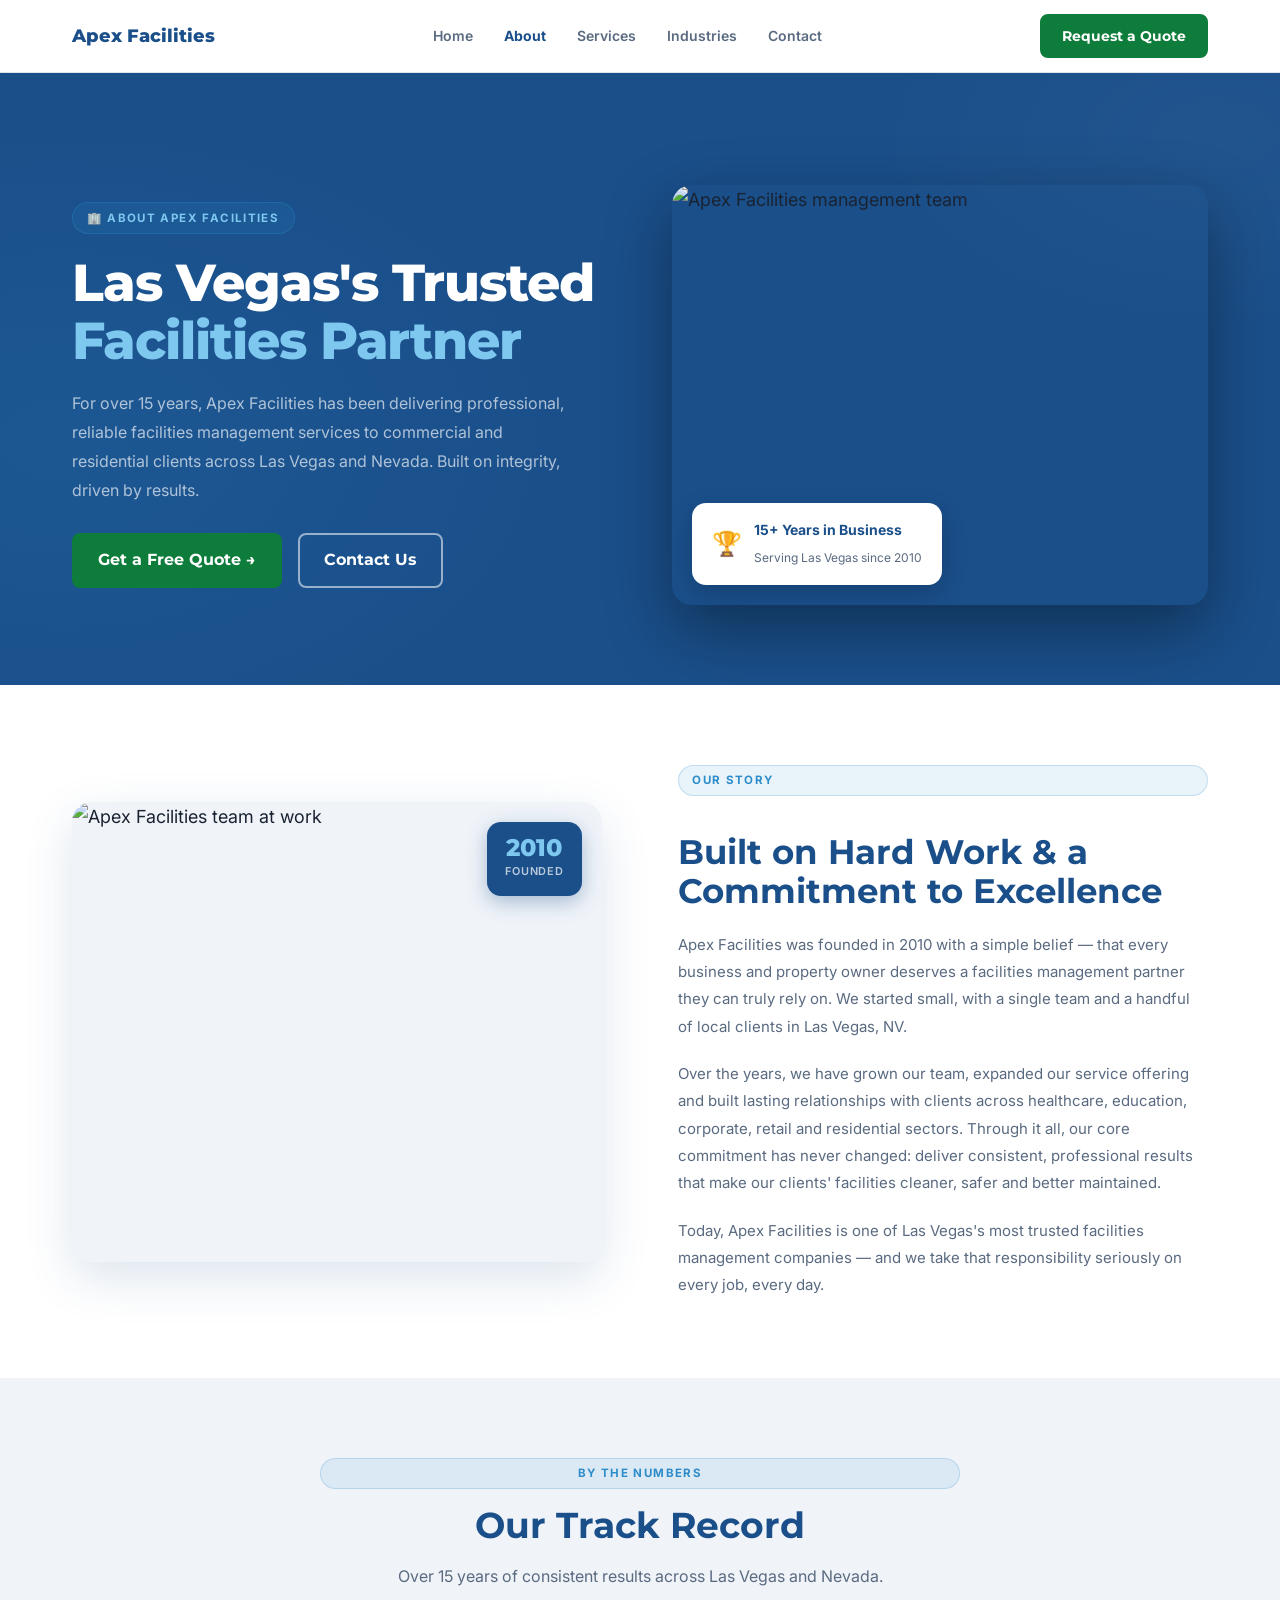
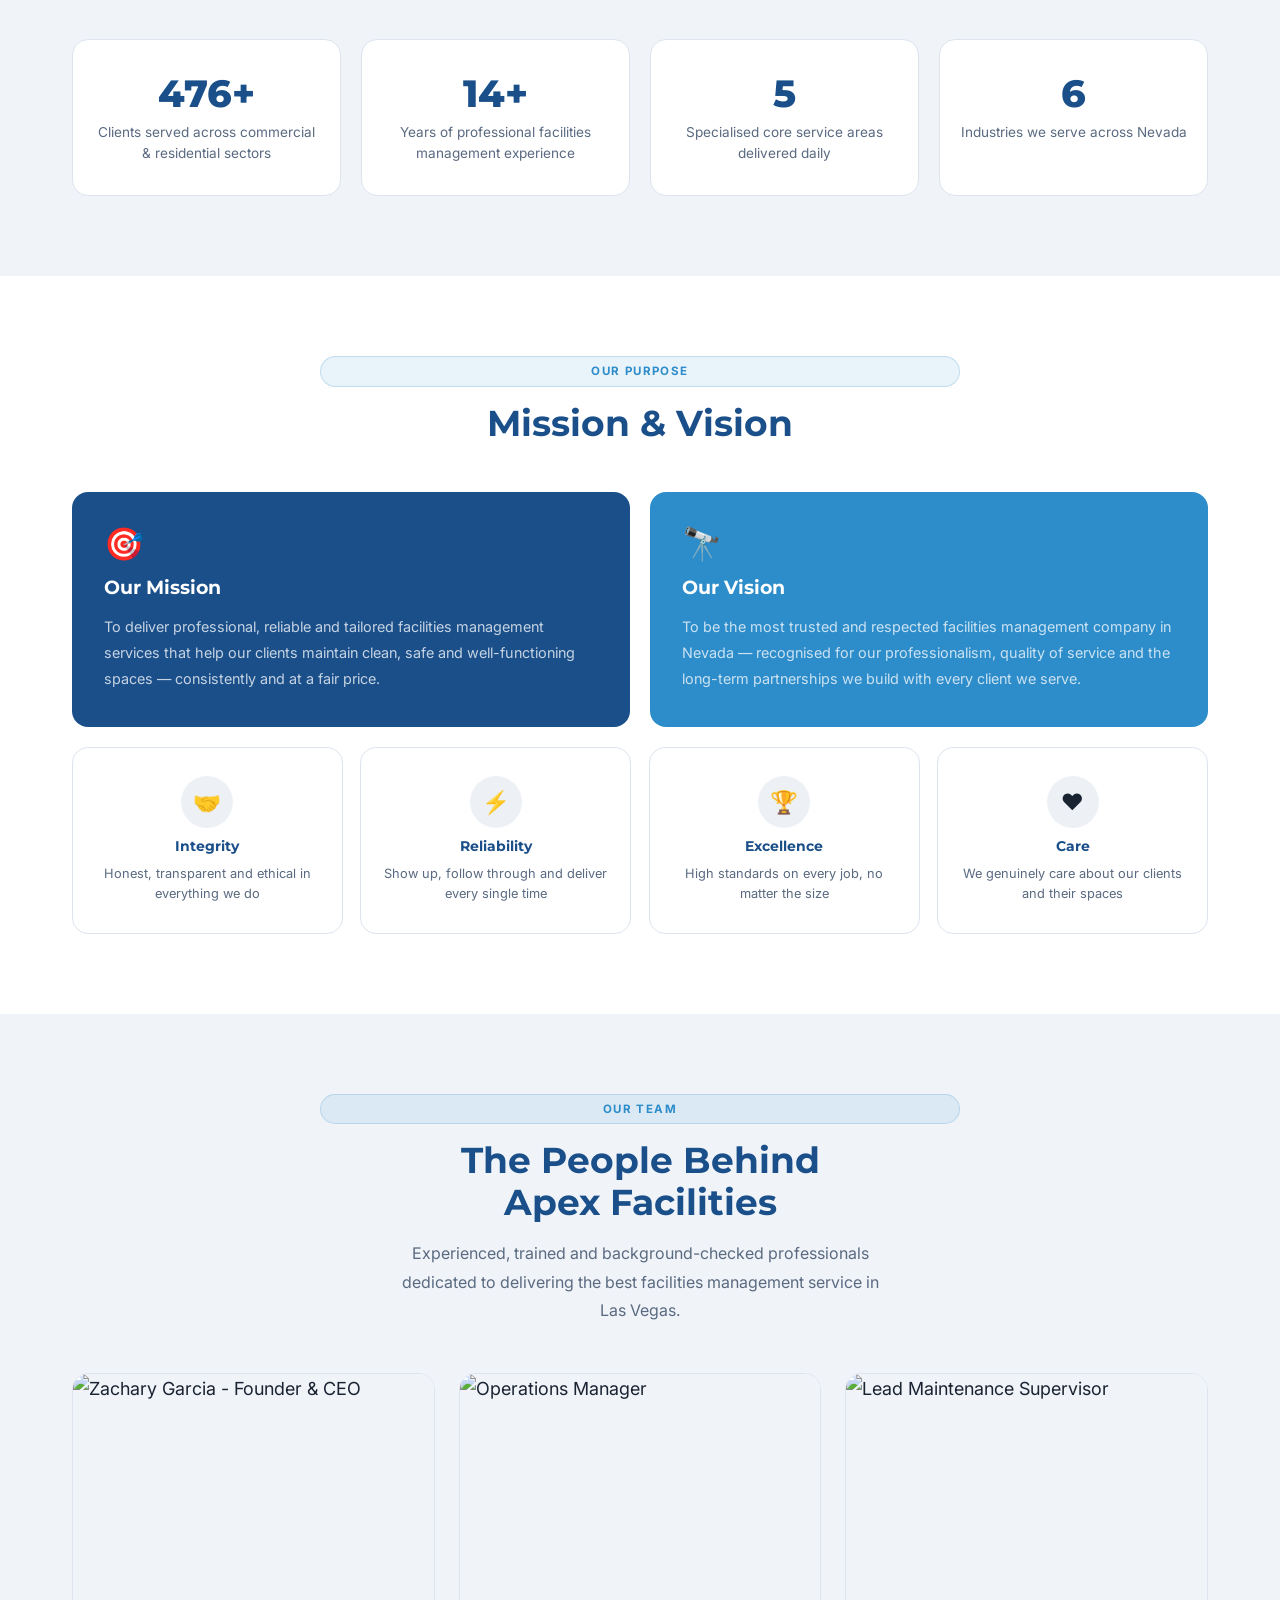
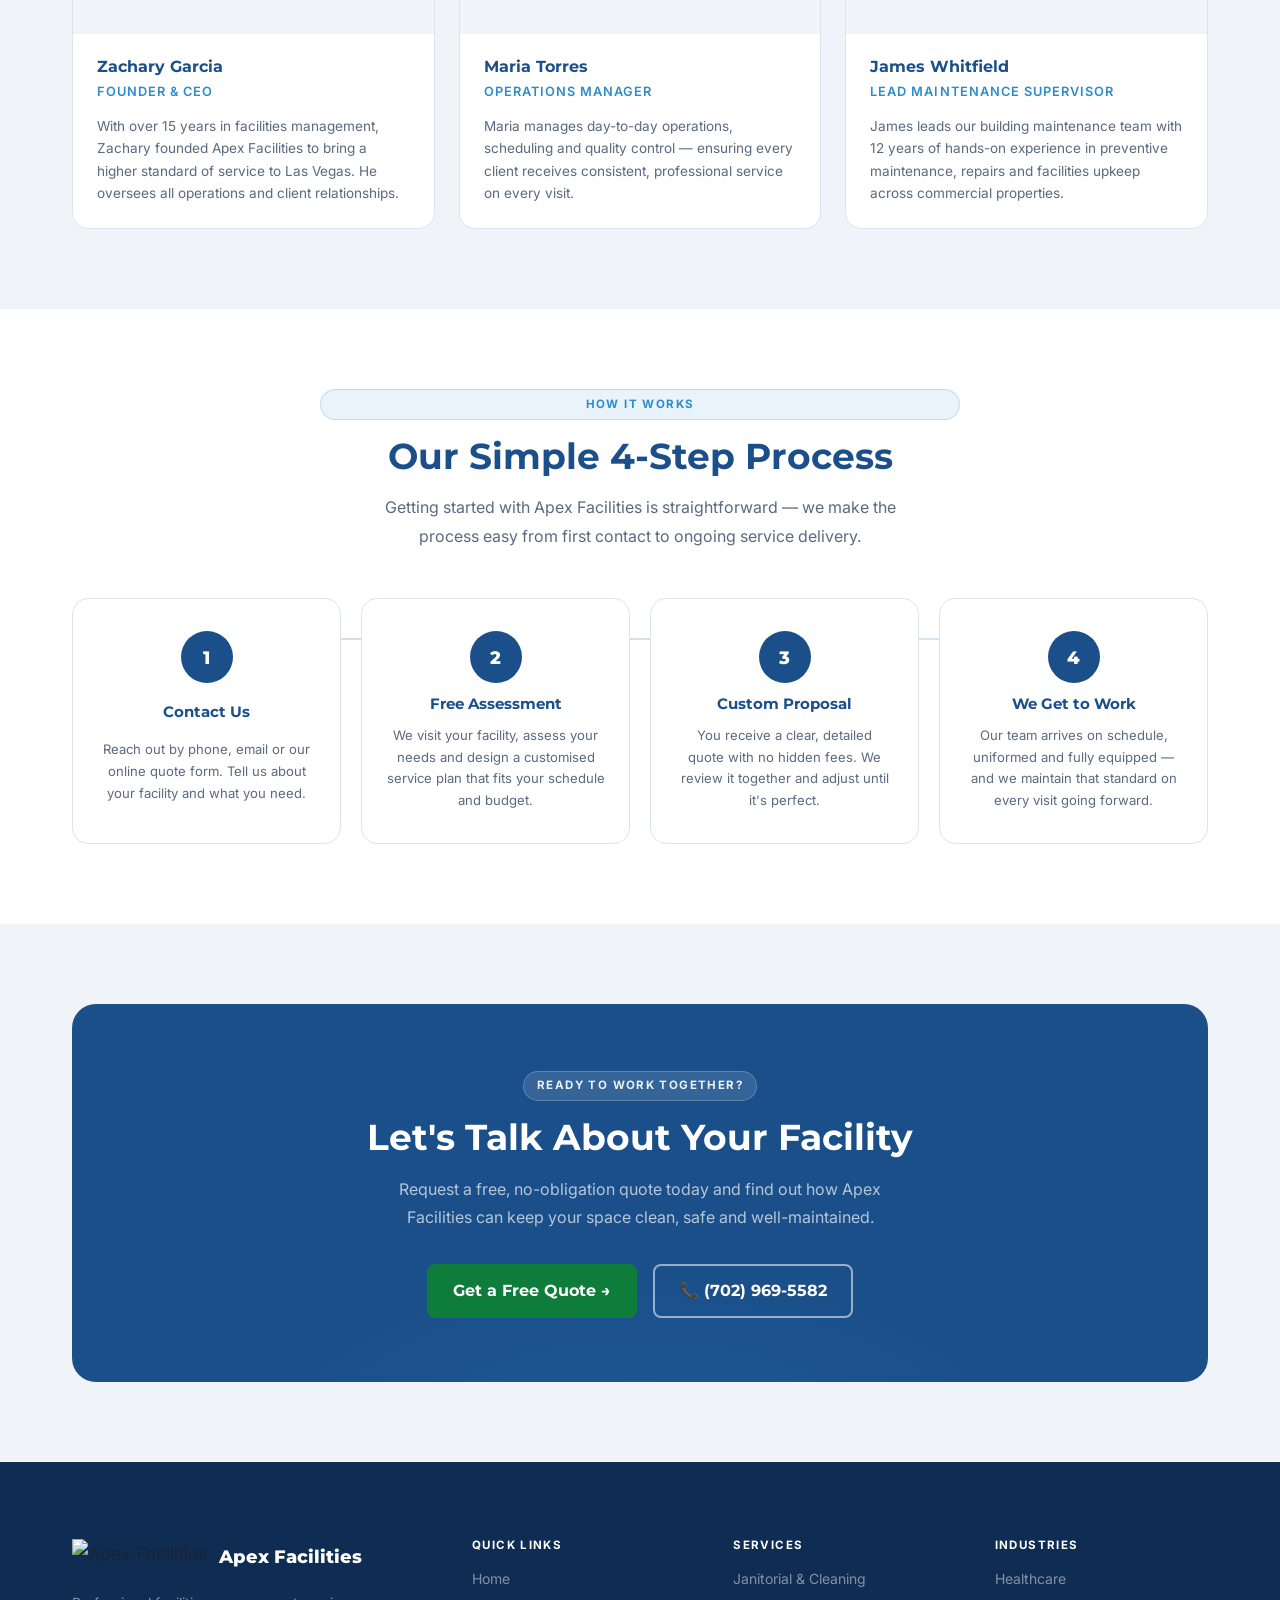
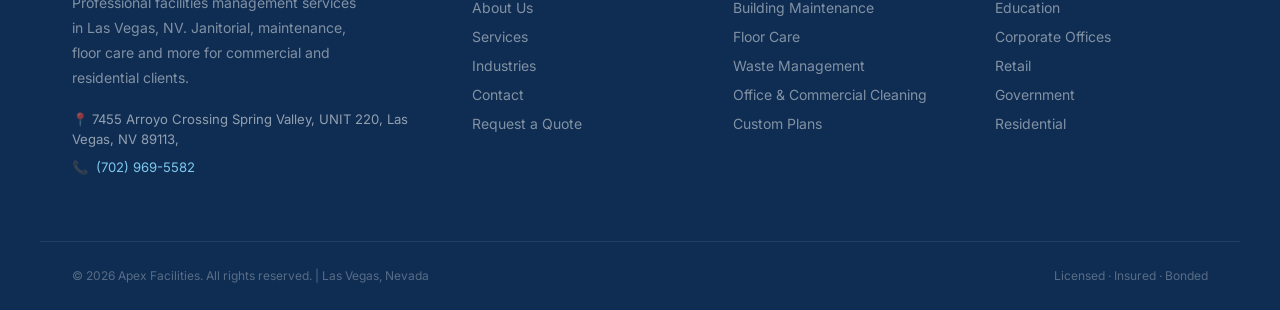
==== commit e21d6083: "first commit" ====
--- a/about.html
+++ b/about.html
@@ -1168,18 +1168,21 @@
             <span class="footer-logo-text">Apex Facilities</span>
           </div>
           <p>
-            Professional facilities management in Las Vegas, NV. Janitorial,
-            maintenance, floor care and more.
+            Professional facilities management services in Las Vegas, NV.
+            Janitorial, maintenance, floor care and more for commercial and
+            residential clients.
           </p>
           <div style="display: grid; gap: 0.5rem; margin-top: 0.25rem">
             <div class="footer-contact-item">
-              📍 4335 China Silk Ct, Las Vegas, NV 89129
+              📍 7455 Arroyo Crossing Spring Valley, UNIT 220, Las Vegas, NV
+              89113,
             </div>
             <div class="footer-contact-item">
               📞 <a href="tel:+17029695582">(702) 969-5582</a>
             </div>
           </div>
         </div>
+
         <div class="footer-col">
           <h4>Quick Links</h4>
           <ul>
@@ -1191,6 +1194,7 @@
             <li><a href="quote.html">Request a Quote</a></li>
           </ul>
         </div>
+
         <div class="footer-col">
           <h4>Services</h4>
           <ul>
@@ -1201,8 +1205,10 @@
             <li>
               <a href="services.html">Office &amp; Commercial Cleaning</a>
             </li>
+            <li><a href="quote.html">Custom Plans</a></li>
           </ul>
         </div>
+
         <div class="footer-col">
           <h4>Industries</h4>
           <ul>
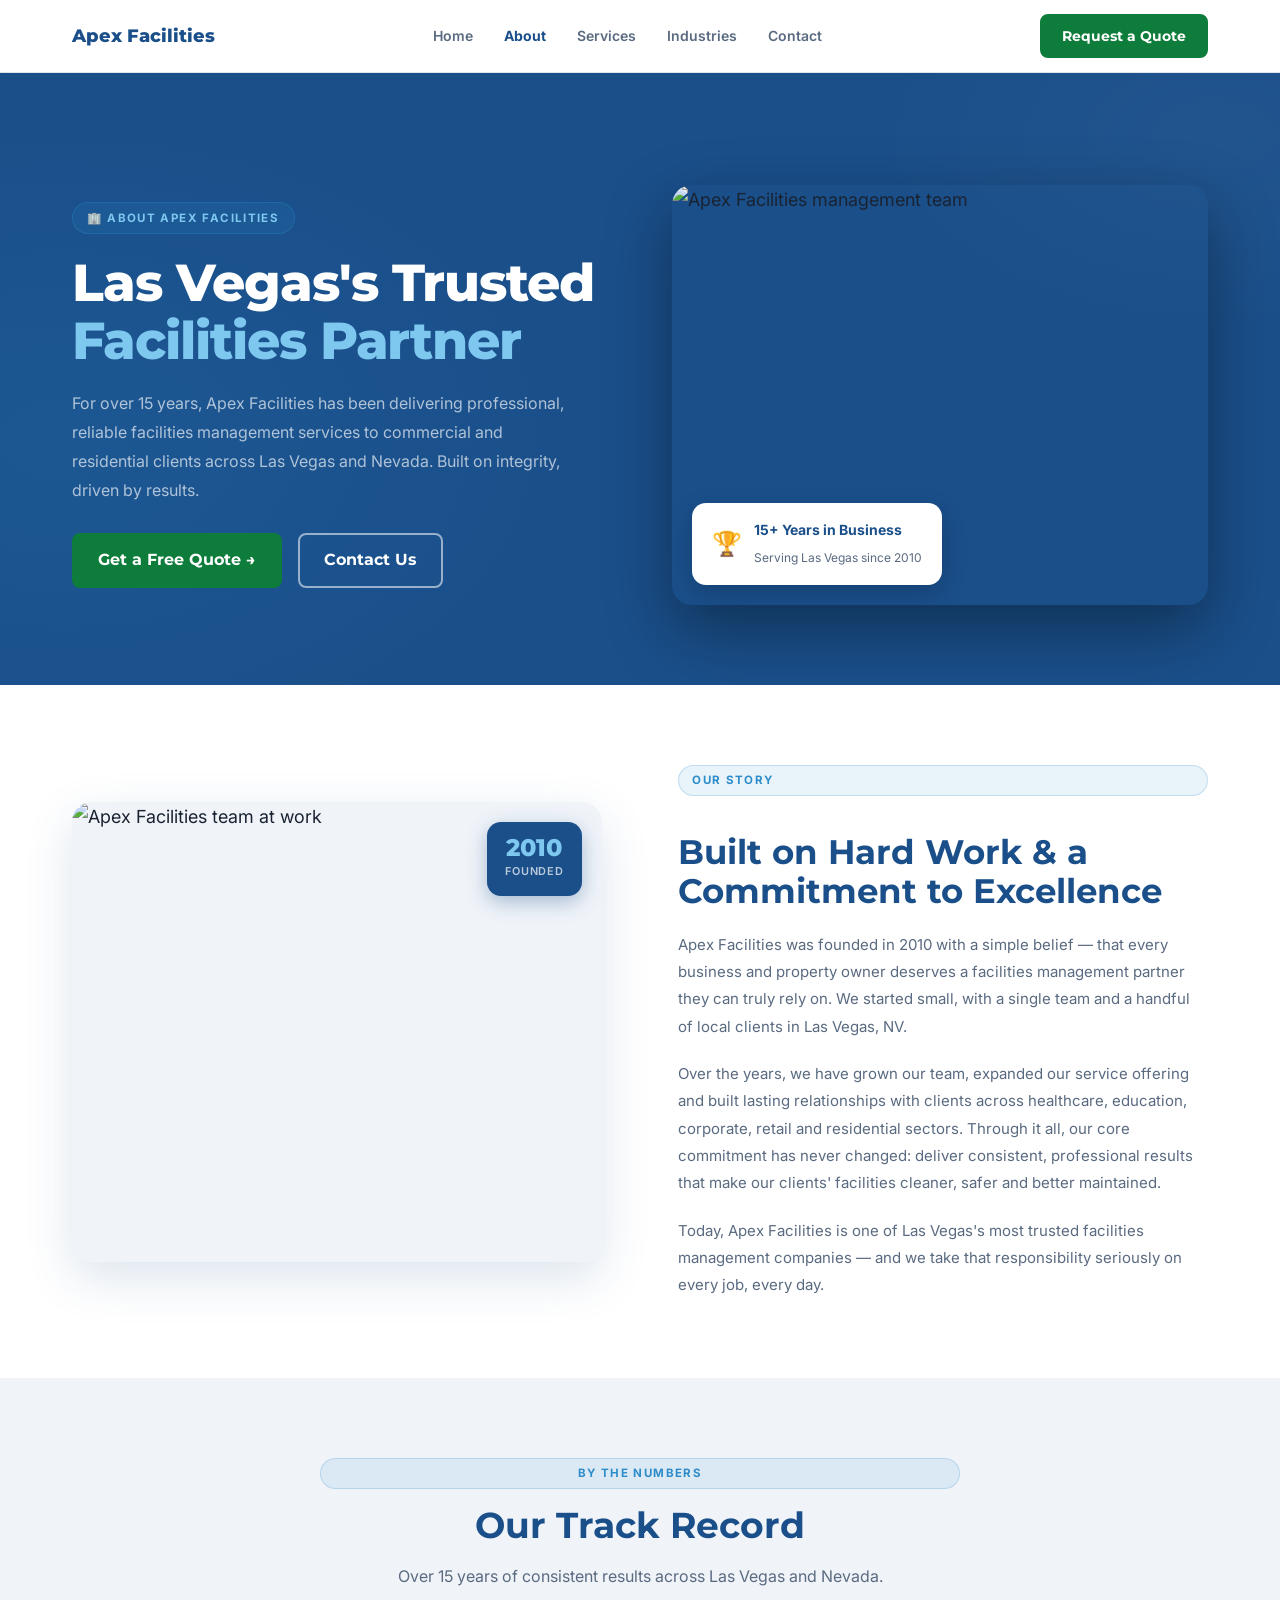
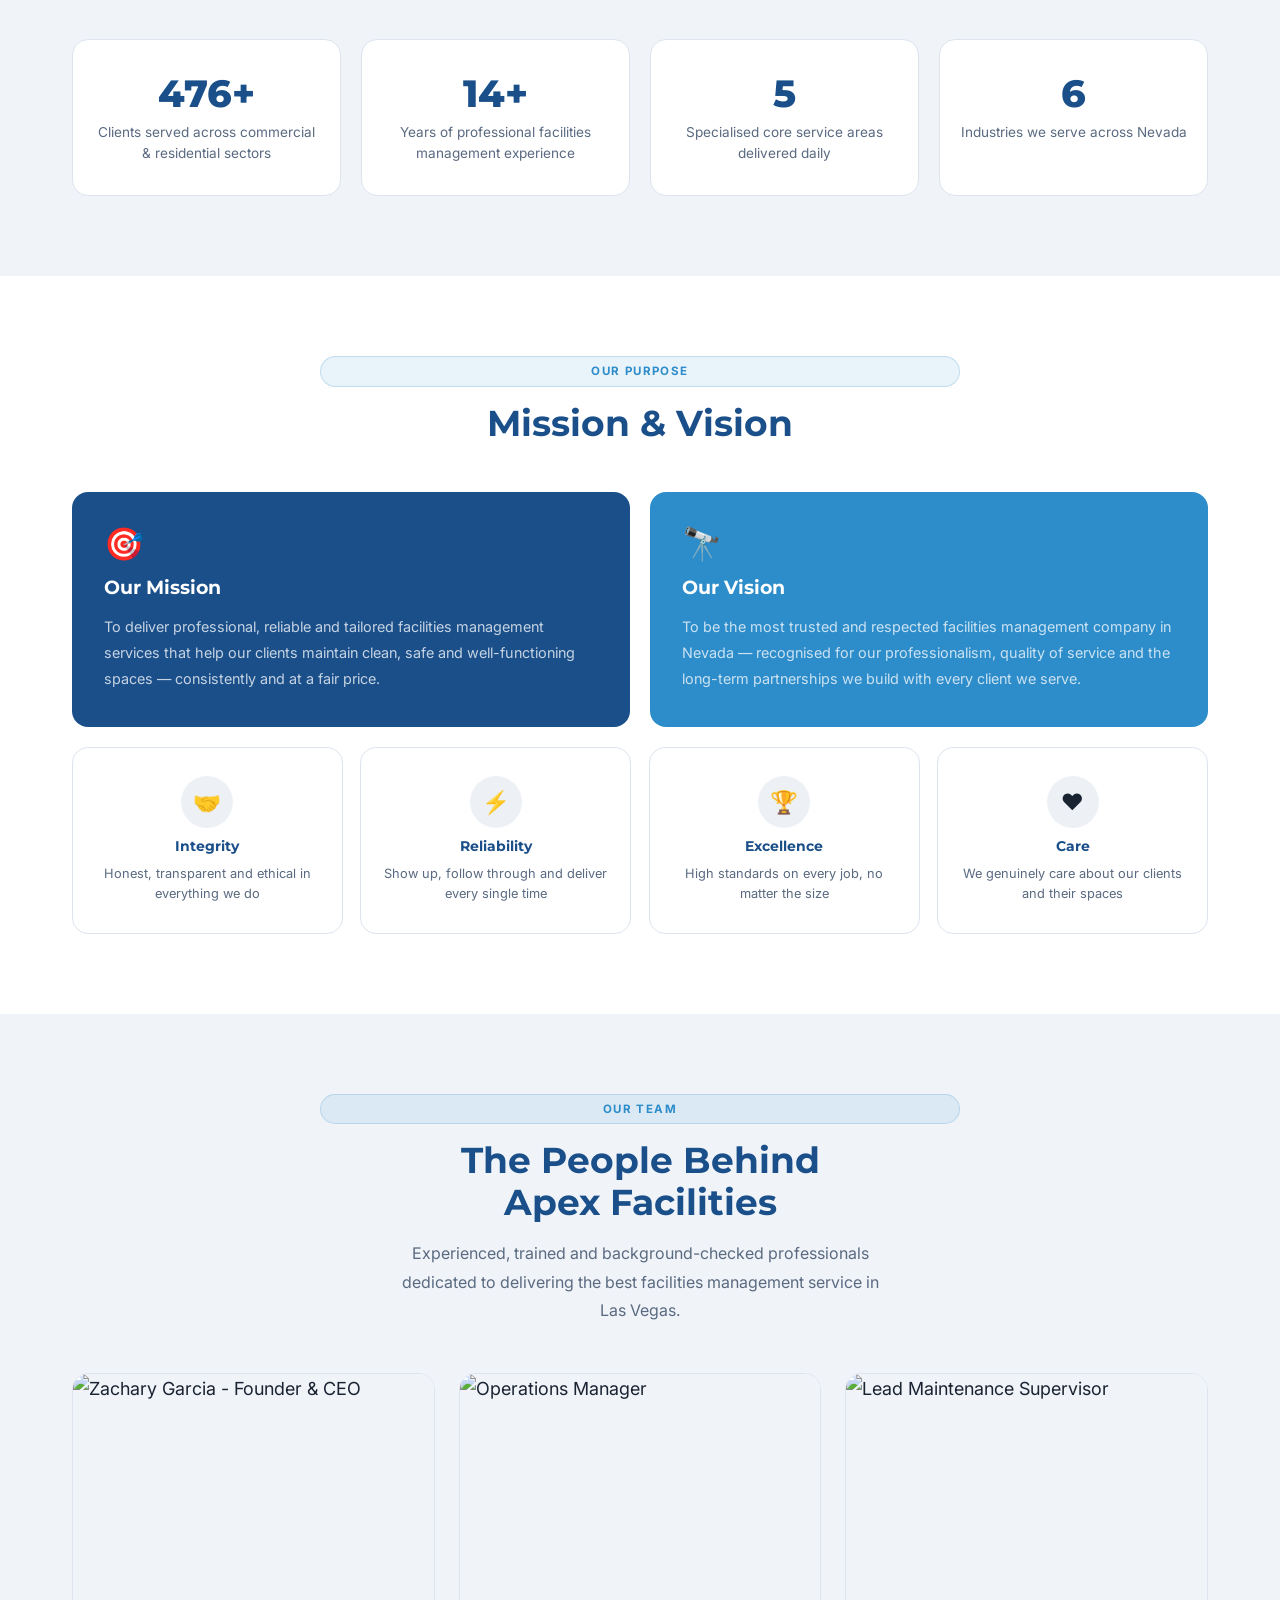
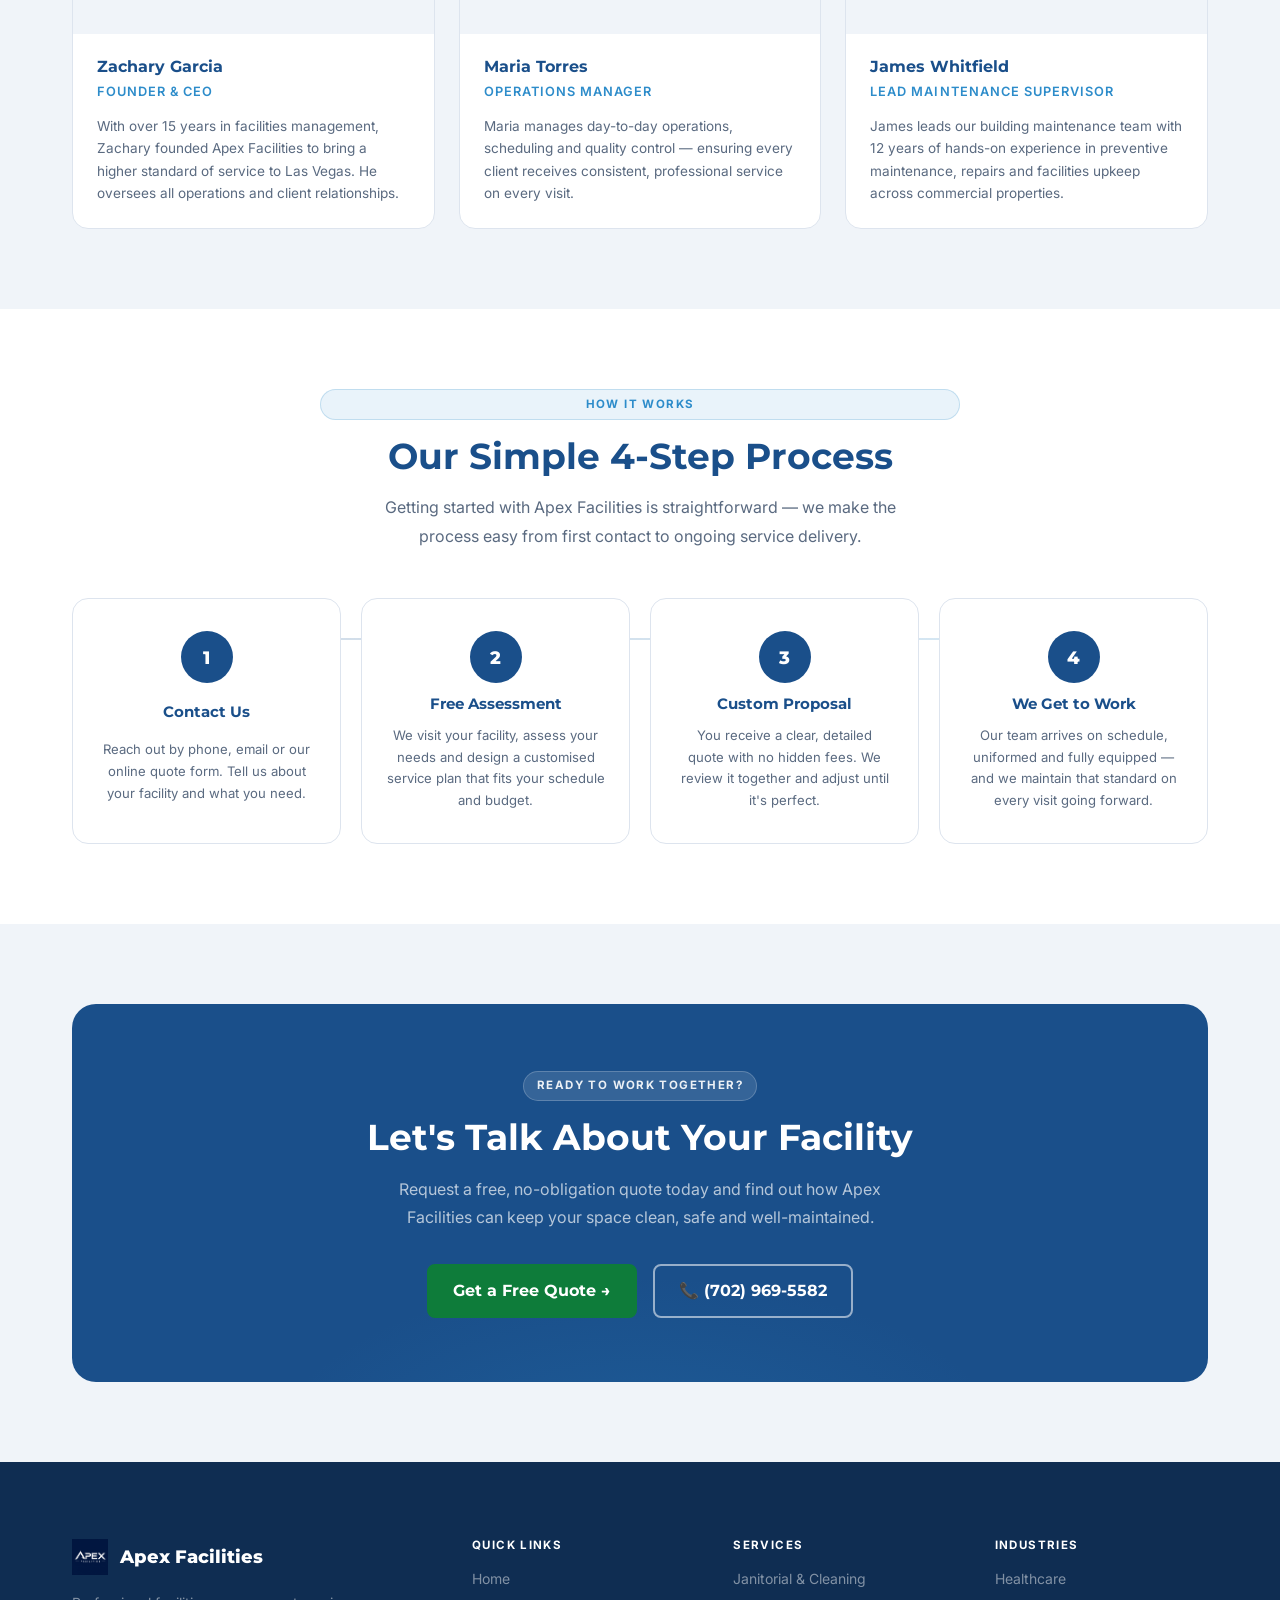
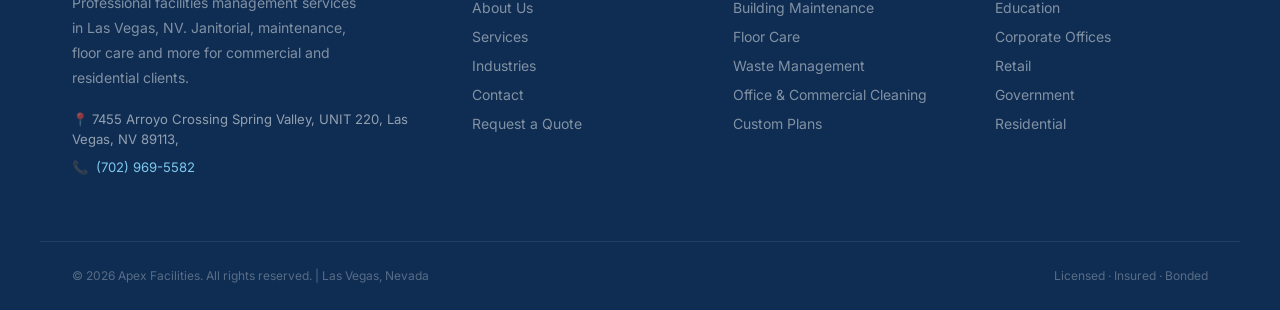
==== commit 20df6e1e: "first commit12" ====
--- a/about.html
+++ b/about.html
@@ -4,6 +4,7 @@
     <meta charset="UTF-8" />
     <meta name="viewport" content="width=device-width, initial-scale=1.0" />
     <title>About Us | Apex Facilities — Las Vegas, NV</title>
+    <link rel="icon" type="image/png" href="./images/logo.png" />
     <meta
       name="description"
       content="Learn about Apex Facilities — Las Vegas's trusted facilities management company. Our story, mission, values and experienced team."
